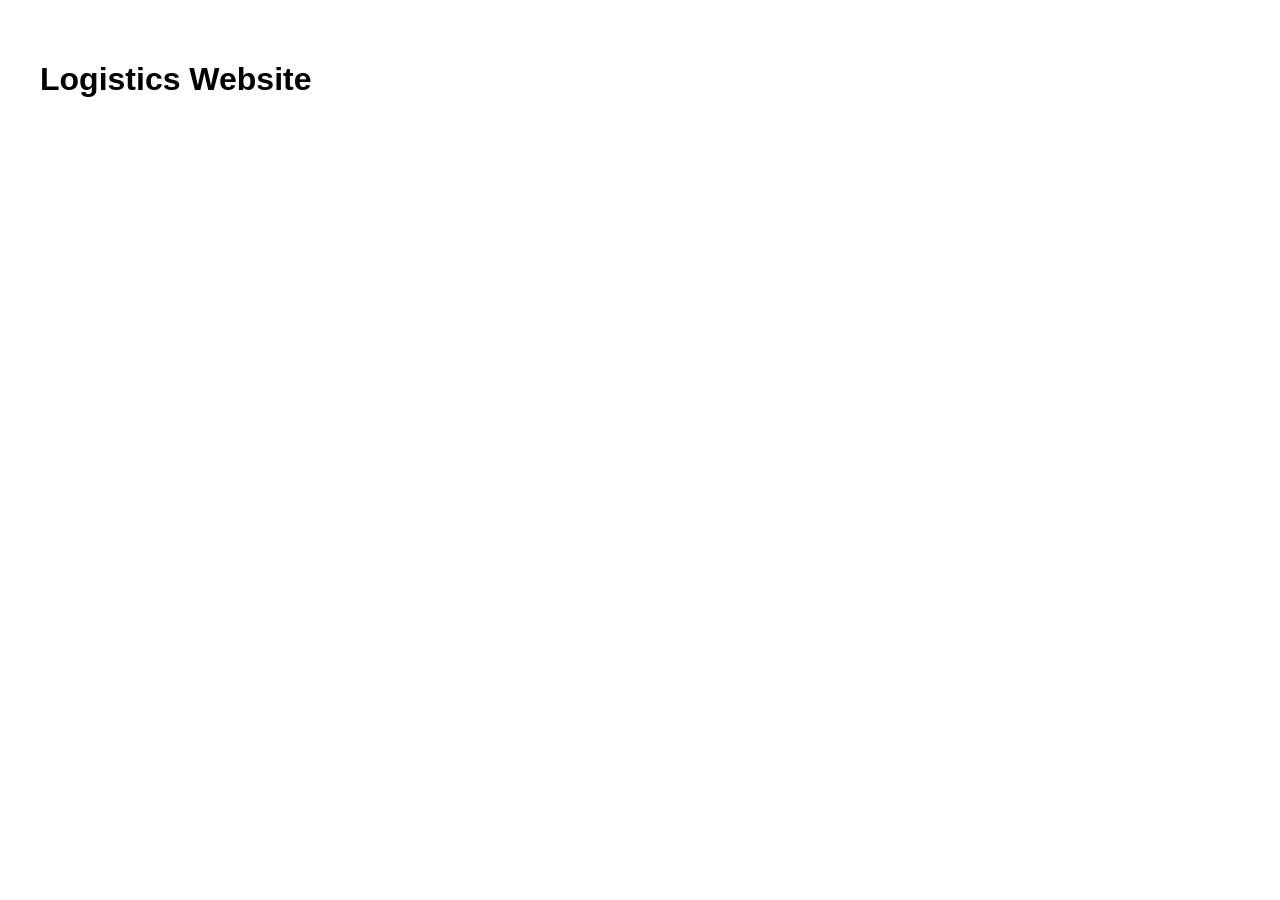
==== index.html @ 92797408 "Add files via upload" ====
<!DOCTYPE html>
<html lang="en">
<head>
<meta charset="UTF-8">
<meta name="viewport" content="width=device-width, initial-scale=1.0">
<title>Logistics Website</title>
<link rel="stylesheet" href="style.css">
<link rel="stylesheet" href="https://cdnjs.cloudflare.com/ajax/libs/font-awesome/6.5.1/css/all.min.css">
</head>
<body>
<h1>Logistics Website</h1>
<script src="script.js"></script>
</body>
</html>
---- style.css ----
body{font-family:Arial,sans-serif;margin:0;padding:40px}
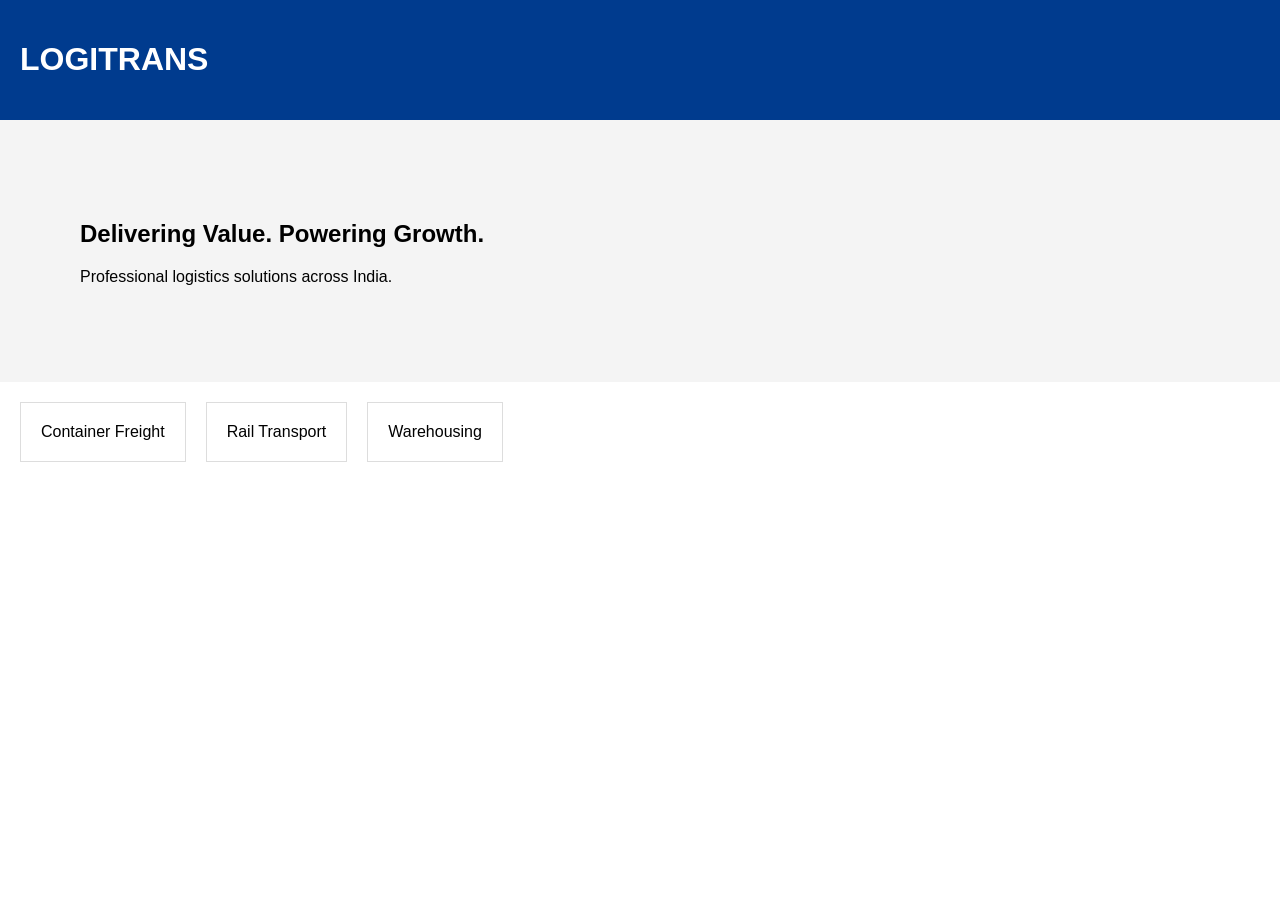
==== commit cc318ede: "Add files via upload" ====
--- a/index.html
+++ b/index.html
@@ -1,14 +1,22 @@
 <!DOCTYPE html>
-<html lang="en">
+<html>
 <head>
-<meta charset="UTF-8">
-<meta name="viewport" content="width=device-width, initial-scale=1.0">
+<meta charset='UTF-8'>
+<meta name='viewport' content='width=device-width,initial-scale=1.0'>
 <title>Logistics Website</title>
-<link rel="stylesheet" href="style.css">
-<link rel="stylesheet" href="https://cdnjs.cloudflare.com/ajax/libs/font-awesome/6.5.1/css/all.min.css">
+<link rel='stylesheet' href='style.css'>
 </head>
 <body>
-<h1>Logistics Website</h1>
-<script src="script.js"></script>
+<header><h1>LOGITRANS</h1></header>
+<section class='hero'>
+<h2>Delivering Value. Powering Growth.</h2>
+<p>Professional logistics solutions across India.</p>
+</section>
+<section class='services'>
+<div class='card'>Container Freight</div>
+<div class='card'>Rail Transport</div>
+<div class='card'>Warehousing</div>
+</section>
+<script src='script.js'></script>
 </body>
 </html>
--- a/style.css
+++ b/style.css
@@ -1 +1,3 @@
-body{font-family:Arial,sans-serif;margin:0;padding:40px}+body{font-family:Arial;margin:0}header{background:#003b8e;color:white;padding:20px}
+.hero{padding:80px;background:#f4f4f4}.services{display:flex;gap:20px;padding:20px}
+.card{padding:20px;border:1px solid #ddd}
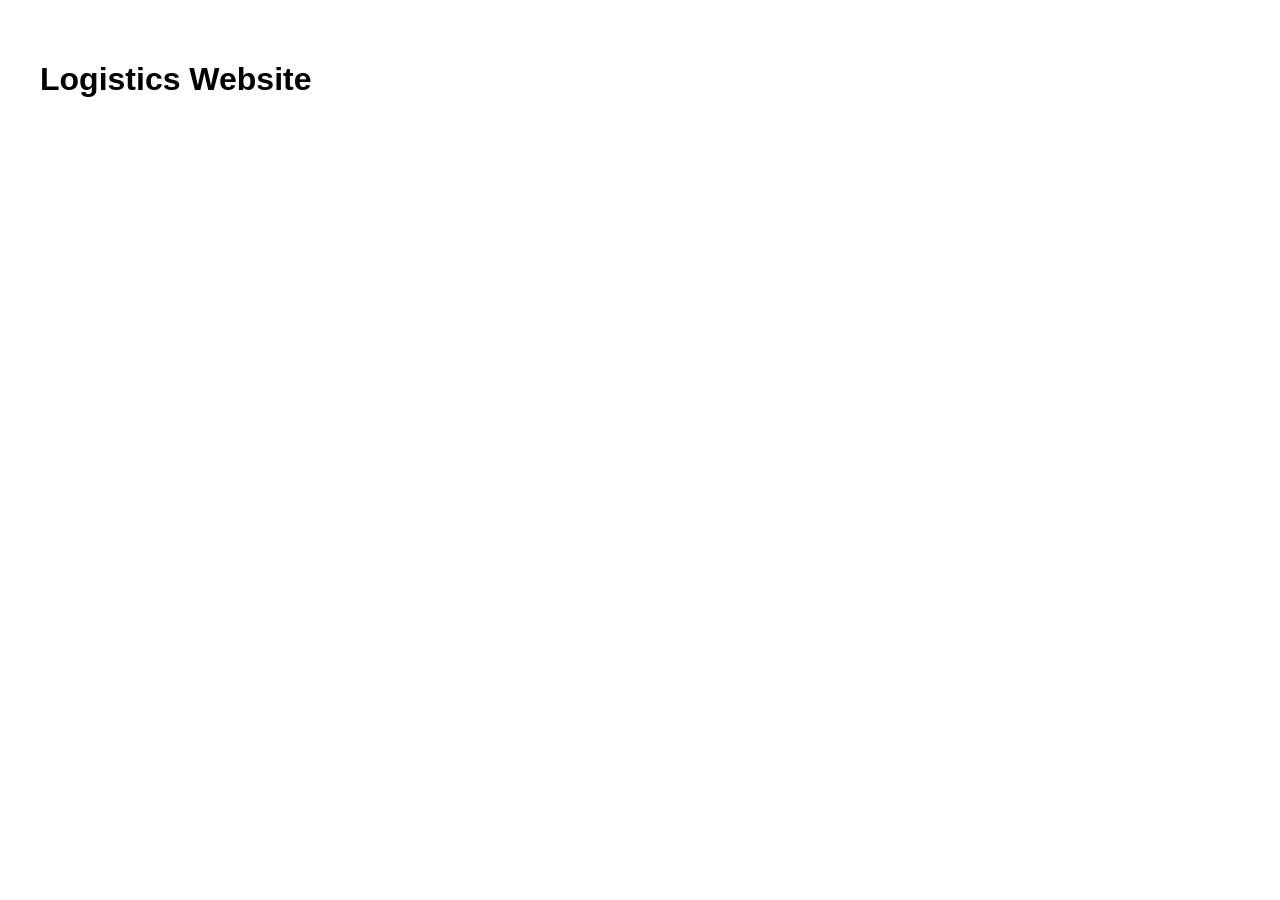
==== commit 62b3aaae: "Add files via upload" ====
--- a/index.html
+++ b/index.html
@@ -1,22 +1,14 @@
 <!DOCTYPE html>
-<html>
+<html lang="en">
 <head>
-<meta charset='UTF-8'>
-<meta name='viewport' content='width=device-width,initial-scale=1.0'>
+<meta charset="UTF-8">
+<meta name="viewport" content="width=device-width, initial-scale=1.0">
 <title>Logistics Website</title>
-<link rel='stylesheet' href='style.css'>
+<link rel="stylesheet" href="style.css">
+<link rel="stylesheet" href="https://cdnjs.cloudflare.com/ajax/libs/font-awesome/6.5.1/css/all.min.css">
 </head>
 <body>
-<header><h1>LOGITRANS</h1></header>
-<section class='hero'>
-<h2>Delivering Value. Powering Growth.</h2>
-<p>Professional logistics solutions across India.</p>
-</section>
-<section class='services'>
-<div class='card'>Container Freight</div>
-<div class='card'>Rail Transport</div>
-<div class='card'>Warehousing</div>
-</section>
-<script src='script.js'></script>
+<h1>Logistics Website</h1>
+<script src="script.js"></script>
 </body>
 </html>
--- a/style.css
+++ b/style.css
@@ -1,3 +1 @@
-body{font-family:Arial;margin:0}header{background:#003b8e;color:white;padding:20px}
-.hero{padding:80px;background:#f4f4f4}.services{display:flex;gap:20px;padding:20px}
-.card{padding:20px;border:1px solid #ddd}+body{font-family:Arial,sans-serif;margin:0;padding:40px}
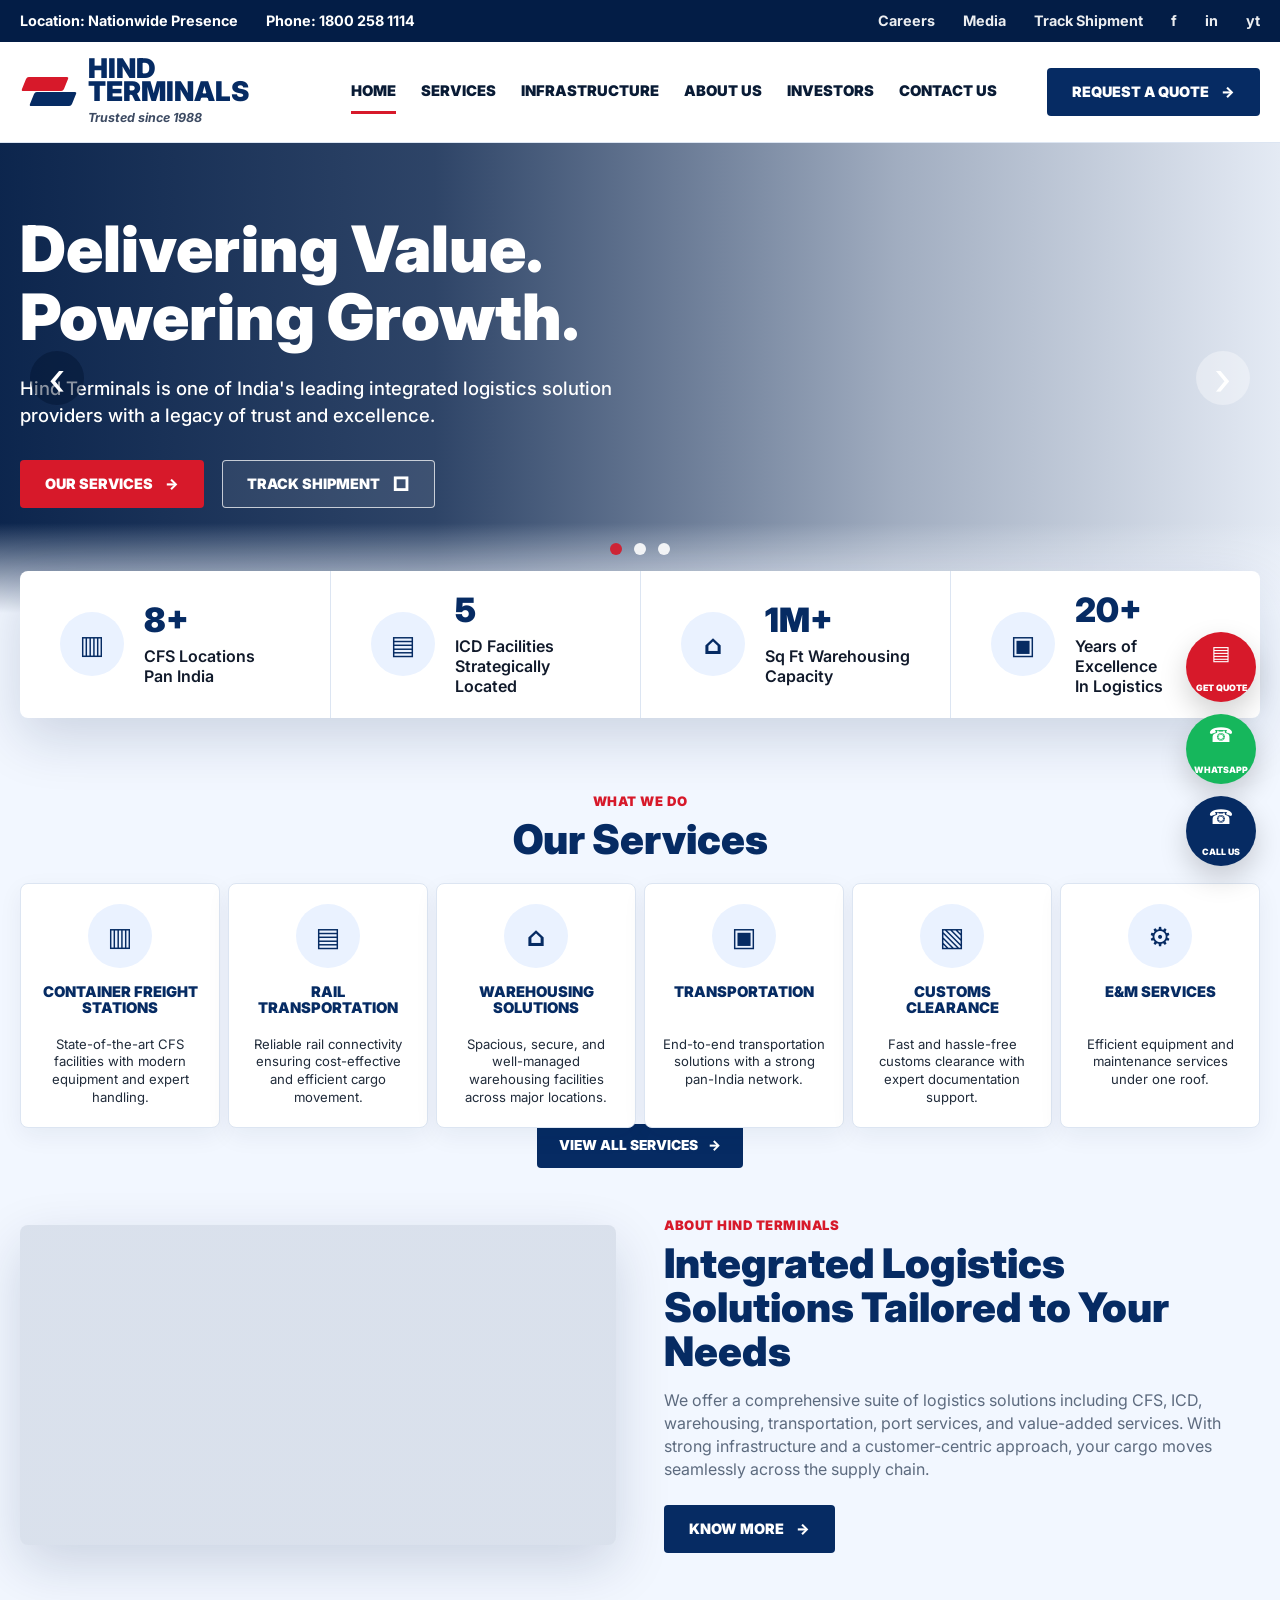
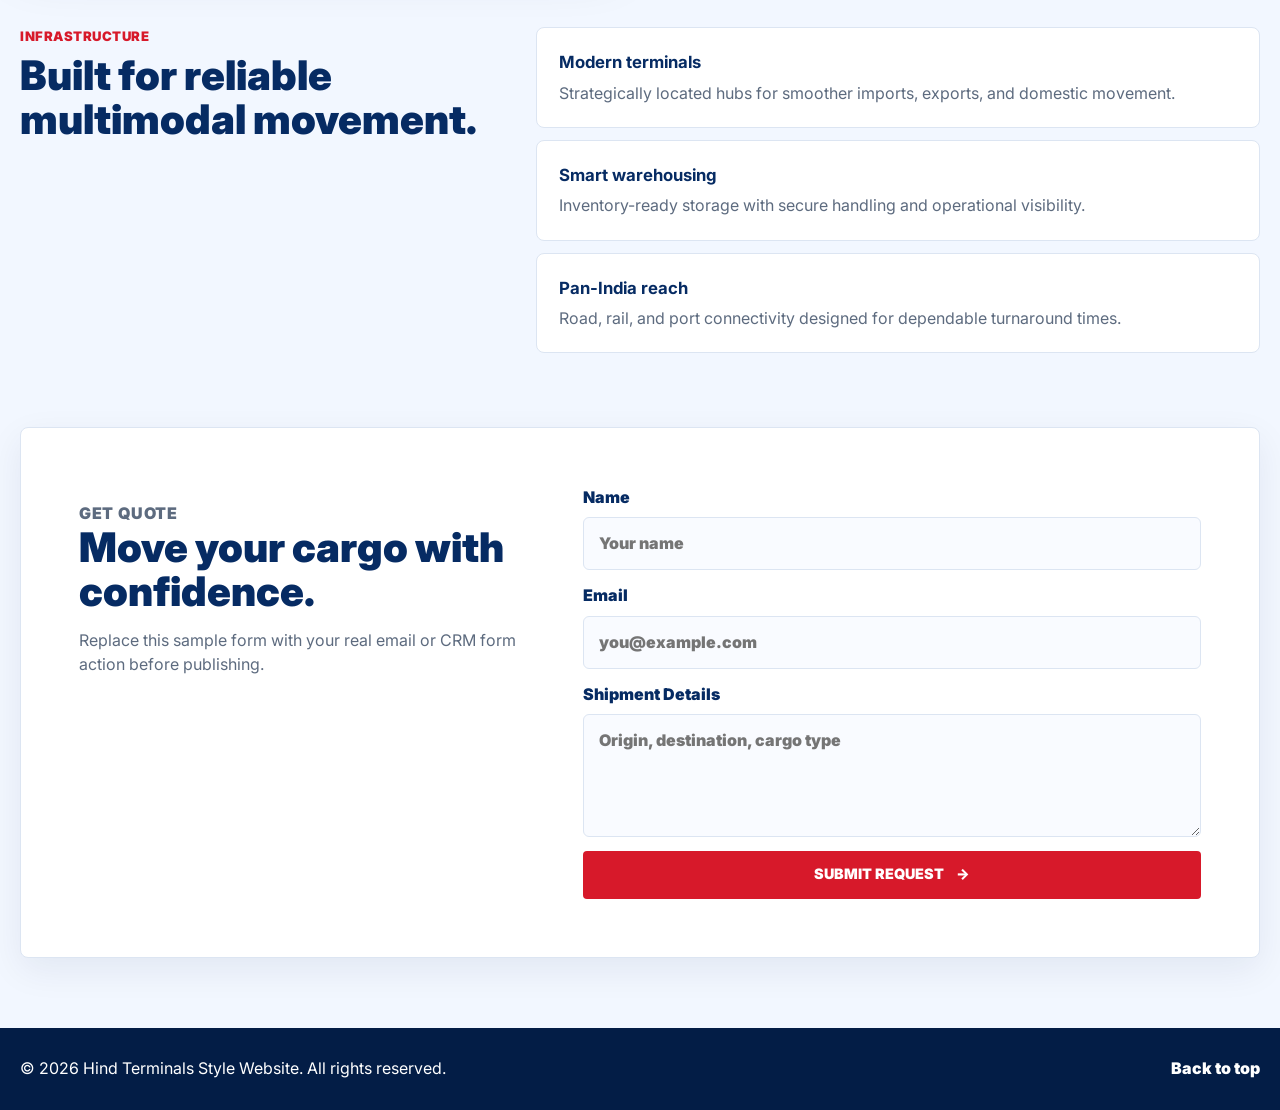
==== commit a7eff1f4: "Add files via upload" ====
--- a/index.html
+++ b/index.html
@@ -1,14 +1,243 @@
-<!DOCTYPE html>
+<!doctype html>
 <html lang="en">
-<head>
-<meta charset="UTF-8">
-<meta name="viewport" content="width=device-width, initial-scale=1.0">
-<title>Logistics Website</title>
-<link rel="stylesheet" href="style.css">
-<link rel="stylesheet" href="https://cdnjs.cloudflare.com/ajax/libs/font-awesome/6.5.1/css/all.min.css">
-</head>
-<body>
-<h1>Logistics Website</h1>
-<script src="script.js"></script>
-</body>
-</html>+  <head>
+    <meta charset="utf-8" />
+    <meta name="viewport" content="width=device-width, initial-scale=1" />
+    <meta
+      name="description"
+      content="A responsive logistics company website inspired by modern cargo, rail, warehouse, and transportation brands."
+    />
+    <title>Hind Terminals Style Logistics Website</title>
+    <link rel="preconnect" href="https://fonts.googleapis.com" />
+    <link rel="preconnect" href="https://fonts.gstatic.com" crossorigin />
+    <link
+      href="https://fonts.googleapis.com/css2?family=Inter:wght@400;500;600;700;800;900&display=swap"
+      rel="stylesheet"
+    />
+    <link rel="stylesheet" href="styles.css" />
+  </head>
+  <body>
+    <div class="top-bar">
+      <div class="container top-bar-inner">
+        <div class="top-info">
+          <span>Location: Nationwide Presence</span>
+          <span>Phone: 1800 258 1114</span>
+        </div>
+        <div class="top-links">
+          <a href="#careers">Careers</a>
+          <a href="#media">Media</a>
+          <a href="#track">Track Shipment</a>
+          <a href="#" aria-label="Facebook">f</a>
+          <a href="#" aria-label="LinkedIn">in</a>
+          <a href="#" aria-label="YouTube">yt</a>
+        </div>
+      </div>
+    </div>
+
+    <header class="site-header">
+      <div class="container nav-shell">
+        <a class="brand" href="#home" aria-label="Hind Terminals style home">
+          <span class="brand-symbol">
+            <i></i>
+            <i></i>
+          </span>
+          <span>
+            <strong>HIND</strong>
+            <strong>TERMINALS</strong>
+            <small>Trusted since 1988</small>
+          </span>
+        </a>
+
+        <button class="nav-toggle" type="button" aria-expanded="false" aria-controls="site-nav">
+          <span class="sr-only">Toggle navigation</span>
+          <span></span>
+          <span></span>
+          <span></span>
+        </button>
+
+        <nav class="site-nav" id="site-nav">
+          <a class="active" href="#home">Home</a>
+          <a href="#services">Services</a>
+          <a href="#infrastructure">Infrastructure</a>
+          <a href="#about">About Us</a>
+          <a href="#investors">Investors</a>
+          <a href="#contact">Contact Us</a>
+        </nav>
+
+        <a class="quote-button" href="#contact">Request a Quote <span>-></span></a>
+      </div>
+    </header>
+
+    <main id="home">
+      <section class="hero">
+        <div class="hero-slider-button left" aria-hidden="true">‹</div>
+        <div class="hero-slider-button right" aria-hidden="true">›</div>
+        <div class="container hero-content">
+          <h1>Delivering Value.<br />Powering Growth.</h1>
+          <p>
+            Hind Terminals is one of India's leading integrated logistics solution providers with
+            a legacy of trust and excellence.
+          </p>
+          <div class="hero-actions">
+            <a class="button red" href="#services">Our Services <span>-></span></a>
+            <a class="button outline" href="#track">Track Shipment <span class="box-icon">□</span></a>
+          </div>
+        </div>
+        <div class="slider-dots" aria-hidden="true">
+          <span class="active"></span>
+          <span></span>
+          <span></span>
+        </div>
+      </section>
+
+      <section class="container stats-panel" aria-label="Company highlights">
+        <article>
+          <span class="icon">▥</span>
+          <div>
+            <strong>8+</strong>
+            <p>CFS Locations<br />Pan India</p>
+          </div>
+        </article>
+        <article>
+          <span class="icon">▤</span>
+          <div>
+            <strong>5</strong>
+            <p>ICD Facilities<br />Strategically Located</p>
+          </div>
+        </article>
+        <article>
+          <span class="icon">⌂</span>
+          <div>
+            <strong>1M+</strong>
+            <p>Sq Ft Warehousing<br />Capacity</p>
+          </div>
+        </article>
+        <article>
+          <span class="icon">▣</span>
+          <div>
+            <strong>20+</strong>
+            <p>Years of Excellence<br />In Logistics</p>
+          </div>
+        </article>
+      </section>
+
+      <section class="section services-section" id="services">
+        <div class="section-heading">
+          <p class="eyebrow">What We Do</p>
+          <h2>Our Services</h2>
+        </div>
+        <div class="container service-grid">
+          <article class="service-card">
+            <span class="service-icon">▥</span>
+            <h3>Container Freight Stations</h3>
+            <p>State-of-the-art CFS facilities with modern equipment and expert handling.</p>
+          </article>
+          <article class="service-card">
+            <span class="service-icon">▤</span>
+            <h3>Rail Transportation</h3>
+            <p>Reliable rail connectivity ensuring cost-effective and efficient cargo movement.</p>
+          </article>
+          <article class="service-card">
+            <span class="service-icon">⌂</span>
+            <h3>Warehousing Solutions</h3>
+            <p>Spacious, secure, and well-managed warehousing facilities across major locations.</p>
+          </article>
+          <article class="service-card">
+            <span class="service-icon">▣</span>
+            <h3>Transportation</h3>
+            <p>End-to-end transportation solutions with a strong pan-India network.</p>
+          </article>
+          <article class="service-card">
+            <span class="service-icon">▧</span>
+            <h3>Customs Clearance</h3>
+            <p>Fast and hassle-free customs clearance with expert documentation support.</p>
+          </article>
+          <article class="service-card">
+            <span class="service-icon">⚙</span>
+            <h3>E&M Services</h3>
+            <p>Efficient equipment and maintenance services under one roof.</p>
+          </article>
+        </div>
+        <a class="view-services" href="#contact">View All Services <span>-></span></a>
+      </section>
+
+      <section class="container about-section" id="about">
+        <div class="about-image" aria-label="Containers being moved at a terminal"></div>
+        <div class="about-copy">
+          <p class="eyebrow">About Hind Terminals</p>
+          <h2>Integrated Logistics Solutions Tailored to Your Needs</h2>
+          <p>
+            We offer a comprehensive suite of logistics solutions including CFS, ICD,
+            warehousing, transportation, port services, and value-added services. With strong
+            infrastructure and a customer-centric approach, your cargo moves seamlessly across the
+            supply chain.
+          </p>
+          <a class="button navy" href="#infrastructure">Know More <span>-></span></a>
+        </div>
+      </section>
+
+      <section class="section infrastructure" id="infrastructure">
+        <div class="container infra-layout">
+          <div>
+            <p class="eyebrow">Infrastructure</p>
+            <h2>Built for reliable multimodal movement.</h2>
+          </div>
+          <div class="infra-list">
+            <article>
+              <strong>Modern terminals</strong>
+              <span>Strategically located hubs for smoother imports, exports, and domestic movement.</span>
+            </article>
+            <article>
+              <strong>Smart warehousing</strong>
+              <span>Inventory-ready storage with secure handling and operational visibility.</span>
+            </article>
+            <article>
+              <strong>Pan-India reach</strong>
+              <span>Road, rail, and port connectivity designed for dependable turnaround times.</span>
+            </article>
+          </div>
+        </div>
+      </section>
+
+      <section class="container contact-section" id="contact">
+        <div>
+          <p class="eyebrow">Get Quote</p>
+          <h2>Move your cargo with confidence.</h2>
+          <p>
+            Replace this sample form with your real email or CRM form action before publishing.
+          </p>
+        </div>
+        <form class="contact-form" action="mailto:hello@example.com" method="post" enctype="text/plain">
+          <label>
+            Name
+            <input name="name" type="text" placeholder="Your name" required />
+          </label>
+          <label>
+            Email
+            <input name="email" type="email" placeholder="you@example.com" required />
+          </label>
+          <label>
+            Shipment Details
+            <textarea name="message" rows="4" placeholder="Origin, destination, cargo type"></textarea>
+          </label>
+          <button class="button red" type="submit">Submit Request <span>-></span></button>
+        </form>
+      </section>
+    </main>
+
+    <div class="quick-actions" aria-label="Quick contact actions">
+      <a class="quick red" href="#contact"><span>▤</span>Get Quote</a>
+      <a class="quick green" href="https://wa.me/18002581114"><span>☎</span>WhatsApp</a>
+      <a class="quick blue" href="tel:18002581114"><span>☎</span>Call Us</a>
+    </div>
+
+    <footer class="site-footer">
+      <div class="container footer-inner">
+        <p>&copy; <span data-year></span> Hind Terminals Style Website. All rights reserved.</p>
+        <a href="#home">Back to top</a>
+      </div>
+    </footer>
+
+    <script src="script.js"></script>
+  </body>
+</html>
--- a/styles.css
+++ b/styles.css
@@ -0,0 +1,852 @@
+:root {
+  --navy: #062b63;
+  --navy-dark: #031d46;
+  --red: #d7192a;
+  --red-dark: #b81221;
+  --ink: #071b3a;
+  --muted: #5d6b7f;
+  --bg: #f2f7ff;
+  --surface: #ffffff;
+  --line: #dce5f2;
+  --pale-blue: #eaf2ff;
+  --shadow: 0 20px 55px rgba(4, 31, 74, 0.16);
+}
+
+* {
+  box-sizing: border-box;
+}
+
+html {
+  scroll-behavior: smooth;
+}
+
+body {
+  margin: 0;
+  background: var(--bg);
+  color: var(--ink);
+  font-family: Inter, system-ui, -apple-system, BlinkMacSystemFont, "Segoe UI", sans-serif;
+  line-height: 1.45;
+}
+
+a {
+  color: inherit;
+  text-decoration: none;
+}
+
+button,
+input,
+textarea {
+  font: inherit;
+}
+
+.sr-only {
+  position: absolute;
+  width: 1px;
+  height: 1px;
+  padding: 0;
+  margin: -1px;
+  overflow: hidden;
+  clip: rect(0, 0, 0, 0);
+  white-space: nowrap;
+  border: 0;
+}
+
+.container {
+  width: min(1320px, calc(100% - 40px));
+  margin-inline: auto;
+}
+
+.top-bar {
+  color: #fff;
+  background: var(--navy-dark);
+  font-size: 0.9rem;
+  font-weight: 700;
+}
+
+.top-bar-inner,
+.top-info,
+.top-links {
+  display: flex;
+  align-items: center;
+}
+
+.top-bar-inner {
+  justify-content: space-between;
+  min-height: 42px;
+  gap: 20px;
+}
+
+.top-info,
+.top-links {
+  gap: 28px;
+}
+
+.top-links a {
+  opacity: 0.92;
+}
+
+.site-header {
+  position: sticky;
+  top: 0;
+  z-index: 40;
+  background: rgba(255, 255, 255, 0.96);
+  border-bottom: 1px solid var(--line);
+  backdrop-filter: blur(14px);
+}
+
+.nav-shell {
+  display: flex;
+  align-items: center;
+  gap: 32px;
+  min-height: 100px;
+}
+
+.brand {
+  display: flex;
+  align-items: center;
+  gap: 12px;
+  min-width: 280px;
+  color: var(--navy);
+}
+
+.brand-symbol {
+  position: relative;
+  width: 56px;
+  height: 48px;
+}
+
+.brand-symbol i {
+  position: absolute;
+  display: block;
+  width: 42px;
+  height: 14px;
+  border-radius: 2px;
+  transform: skew(-22deg);
+}
+
+.brand-symbol i:first-child {
+  left: 4px;
+  top: 9px;
+  background: var(--red);
+}
+
+.brand-symbol i:last-child {
+  right: 2px;
+  bottom: 10px;
+  background: var(--navy);
+}
+
+.brand strong {
+  display: block;
+  font-size: 1.7rem;
+  font-weight: 900;
+  line-height: 0.86;
+  letter-spacing: 0;
+}
+
+.brand small {
+  display: block;
+  margin-top: 6px;
+  color: #3c4a62;
+  font-size: 0.78rem;
+  font-style: italic;
+  font-weight: 700;
+}
+
+.site-nav {
+  display: flex;
+  align-items: center;
+  justify-content: center;
+  flex: 1;
+  gap: 25px;
+}
+
+.site-nav a {
+  position: relative;
+  display: inline-flex;
+  align-items: center;
+  min-height: 100px;
+  color: #091b35;
+  font-size: 0.92rem;
+  font-weight: 900;
+  text-transform: uppercase;
+}
+
+.site-nav a.active::after,
+.site-nav a:hover::after {
+  position: absolute;
+  right: 0;
+  bottom: 28px;
+  left: 0;
+  height: 3px;
+  background: var(--red);
+  content: "";
+}
+
+.quote-button,
+.button {
+  display: inline-flex;
+  align-items: center;
+  justify-content: center;
+  gap: 12px;
+  min-height: 48px;
+  padding: 0 24px;
+  border: 1px solid transparent;
+  border-radius: 4px;
+  font-size: 0.9rem;
+  font-weight: 900;
+  text-transform: uppercase;
+  transition: transform 160ms ease, background 160ms ease, border 160ms ease;
+}
+
+.quote-button {
+  color: #fff;
+  background: var(--navy);
+  white-space: nowrap;
+}
+
+.quote-button:hover,
+.button:hover {
+  transform: translateY(-1px);
+}
+
+.nav-toggle {
+  display: none;
+  width: 44px;
+  height: 44px;
+  padding: 9px;
+  background: #fff;
+  border: 1px solid var(--line);
+  border-radius: 6px;
+}
+
+.nav-toggle span:not(.sr-only) {
+  display: block;
+  height: 2px;
+  margin: 5px 0;
+  background: var(--navy);
+  border-radius: 999px;
+}
+
+.hero {
+  position: relative;
+  min-height: 470px;
+  overflow: hidden;
+  color: #fff;
+  isolation: isolate;
+}
+
+.hero::before {
+  position: absolute;
+  inset: 0;
+  z-index: -2;
+  background:
+    linear-gradient(90deg, rgba(3, 29, 70, 0.96) 0%, rgba(3, 29, 70, 0.82) 34%, rgba(3, 29, 70, 0.34) 70%, rgba(3, 29, 70, 0.06) 100%),
+    url("https://images.unsplash.com/photo-1494412685616-a5d310fbb07d?auto=format&fit=crop&w=1900&q=85");
+  background-position: center;
+  background-size: cover;
+  content: "";
+}
+
+.hero::after {
+  position: absolute;
+  inset: auto 0 0;
+  z-index: -1;
+  height: 90px;
+  background: linear-gradient(180deg, rgba(242, 247, 255, 0), var(--bg));
+  content: "";
+}
+
+.hero-content {
+  min-height: 470px;
+  padding-top: 72px;
+}
+
+.hero h1 {
+  max-width: 660px;
+  margin: 0;
+  font-size: clamp(2.8rem, 5vw, 4.4rem);
+  font-weight: 900;
+  line-height: 1.06;
+  letter-spacing: 0;
+}
+
+.hero p {
+  max-width: 610px;
+  margin: 24px 0 0;
+  font-size: 1.16rem;
+  font-weight: 500;
+}
+
+.hero-actions {
+  display: flex;
+  flex-wrap: wrap;
+  gap: 18px;
+  margin-top: 32px;
+}
+
+.button.red {
+  color: #fff;
+  background: var(--red);
+}
+
+.button.red:hover {
+  background: var(--red-dark);
+}
+
+.button.outline {
+  color: #fff;
+  border-color: rgba(255, 255, 255, 0.72);
+  background: rgba(255, 255, 255, 0.08);
+}
+
+.button.navy {
+  color: #fff;
+  background: var(--navy);
+}
+
+.box-icon {
+  font-size: 1.25rem;
+  line-height: 1;
+}
+
+.hero-slider-button {
+  position: absolute;
+  top: 50%;
+  z-index: 2;
+  display: grid;
+  place-items: center;
+  width: 54px;
+  height: 54px;
+  color: #fff;
+  background: rgba(0, 18, 48, 0.45);
+  border-radius: 999px;
+  font-size: 3rem;
+  line-height: 1;
+  transform: translateY(-50%);
+}
+
+.hero-slider-button.left {
+  left: 30px;
+}
+
+.hero-slider-button.right {
+  right: 30px;
+  background: rgba(255, 255, 255, 0.35);
+}
+
+.slider-dots {
+  position: absolute;
+  bottom: 58px;
+  left: 50%;
+  display: flex;
+  gap: 12px;
+  transform: translateX(-50%);
+}
+
+.slider-dots span {
+  width: 12px;
+  height: 12px;
+  background: #fff;
+  border-radius: 999px;
+  opacity: 0.9;
+}
+
+.slider-dots .active {
+  background: var(--red);
+}
+
+.stats-panel {
+  position: relative;
+  z-index: 4;
+  display: grid;
+  grid-template-columns: repeat(4, 1fr);
+  margin-top: -42px;
+  overflow: hidden;
+  background: #fff;
+  border-radius: 8px;
+  box-shadow: var(--shadow);
+}
+
+.stats-panel article {
+  display: flex;
+  align-items: center;
+  gap: 20px;
+  min-height: 114px;
+  padding: 22px 40px;
+}
+
+.stats-panel article + article {
+  border-left: 1px solid var(--line);
+}
+
+.icon,
+.service-icon {
+  display: grid;
+  place-items: center;
+  flex: 0 0 auto;
+  width: 64px;
+  height: 64px;
+  color: var(--navy);
+  background: var(--pale-blue);
+  border-radius: 999px;
+  font-size: 1.65rem;
+  font-weight: 900;
+}
+
+.stats-panel strong {
+  display: block;
+  color: var(--navy);
+  font-size: 2.1rem;
+  font-weight: 900;
+  line-height: 1;
+}
+
+.stats-panel p {
+  margin: 9px 0 0;
+  color: #111a2b;
+  font-weight: 600;
+  line-height: 1.25;
+}
+
+.section {
+  padding: 74px 0 0;
+}
+
+.section-heading {
+  text-align: center;
+}
+
+.eyebrow {
+  margin: 0 0 6px;
+  color: var(--red);
+  font-size: 0.82rem;
+  font-weight: 900;
+  letter-spacing: 0.04em;
+  text-transform: uppercase;
+}
+
+.section h2,
+.about-section h2,
+.infra-layout h2,
+.contact-section h2 {
+  margin: 0;
+  color: var(--navy);
+  font-size: clamp(2rem, 4vw, 2.55rem);
+  font-weight: 900;
+  line-height: 1.08;
+}
+
+.service-grid {
+  display: grid;
+  grid-template-columns: repeat(6, 1fr);
+  gap: 8px;
+  margin-top: 22px;
+}
+
+.service-card {
+  min-height: 188px;
+  padding: 20px 18px;
+  text-align: center;
+  background: #fff;
+  border: 1px solid var(--line);
+  border-radius: 8px;
+  box-shadow: 0 8px 24px rgba(4, 31, 74, 0.06);
+}
+
+.service-card .service-icon {
+  margin: 0 auto 16px;
+}
+
+.service-card h3 {
+  min-height: 42px;
+  margin: 0 0 10px;
+  color: var(--navy);
+  font-size: 0.92rem;
+  font-weight: 900;
+  line-height: 1.1;
+  text-transform: uppercase;
+}
+
+.service-card p {
+  margin: 0;
+  color: #202b3a;
+  font-size: 0.82rem;
+  line-height: 1.35;
+}
+
+.view-services {
+  display: flex;
+  width: max-content;
+  min-height: 44px;
+  align-items: center;
+  gap: 10px;
+  margin: -4px auto 0;
+  padding: 0 22px;
+  color: #fff;
+  background: var(--navy);
+  border-radius: 4px;
+  font-size: 0.86rem;
+  font-weight: 900;
+  text-transform: uppercase;
+}
+
+.about-section {
+  display: grid;
+  grid-template-columns: 1fr 1fr;
+  gap: 48px;
+  align-items: center;
+  padding-top: 48px;
+}
+
+.about-image {
+  min-height: 320px;
+  background:
+    linear-gradient(0deg, rgba(3, 29, 70, 0.1), rgba(3, 29, 70, 0.1)),
+    url("https://images.unsplash.com/photo-1586528116311-ad8dd3c8310d?auto=format&fit=crop&w=1200&q=85");
+  background-position: center;
+  background-size: cover;
+  border-radius: 8px;
+  box-shadow: var(--shadow);
+}
+
+.about-copy p:not(.eyebrow),
+.contact-section p {
+  color: var(--muted);
+  font-size: 1rem;
+}
+
+.about-copy p:not(.eyebrow) {
+  margin: 16px 0 24px;
+}
+
+.infrastructure {
+  padding-bottom: 74px;
+}
+
+.infra-layout {
+  display: grid;
+  grid-template-columns: 0.8fr 1.2fr;
+  gap: 34px;
+}
+
+.infra-list {
+  display: grid;
+  gap: 12px;
+}
+
+.infra-list article {
+  display: grid;
+  gap: 7px;
+  padding: 22px;
+  background: #fff;
+  border: 1px solid var(--line);
+  border-radius: 8px;
+}
+
+.infra-list strong {
+  color: var(--navy);
+  font-size: 1.05rem;
+}
+
+.infra-list span {
+  color: var(--muted);
+}
+
+.contact-section {
+  display: grid;
+  grid-template-columns: 0.85fr 1.15fr;
+  gap: 48px;
+  align-items: start;
+  padding: 58px;
+  background: #fff;
+  border: 1px solid var(--line);
+  border-radius: 8px;
+  box-shadow: 0 12px 36px rgba(4, 31, 74, 0.07);
+}
+
+.contact-section p {
+  margin: 16px 0 0;
+}
+
+.contact-form {
+  display: grid;
+  gap: 14px;
+}
+
+.contact-form label {
+  display: grid;
+  gap: 8px;
+  color: var(--navy);
+  font-weight: 900;
+}
+
+.contact-form input,
+.contact-form textarea {
+  width: 100%;
+  padding: 14px 15px;
+  color: var(--ink);
+  background: #f9fbff;
+  border: 1px solid var(--line);
+  border-radius: 6px;
+}
+
+.contact-form input:focus,
+.contact-form textarea:focus {
+  border-color: var(--navy);
+  outline: 3px solid var(--pale-blue);
+}
+
+.contact-form textarea {
+  resize: vertical;
+}
+
+.quick-actions {
+  position: fixed;
+  right: 24px;
+  bottom: 34px;
+  z-index: 50;
+  display: grid;
+  gap: 12px;
+}
+
+.quick {
+  display: grid;
+  place-items: center;
+  width: 70px;
+  height: 70px;
+  color: #fff;
+  border-radius: 999px;
+  box-shadow: 0 12px 28px rgba(0, 0, 0, 0.18);
+  font-size: 0.55rem;
+  font-weight: 900;
+  line-height: 1.1;
+  text-align: center;
+  text-transform: uppercase;
+}
+
+.quick span {
+  display: block;
+  font-size: 1.25rem;
+}
+
+.quick.red {
+  background: var(--red);
+}
+
+.quick.green {
+  background: #16b75c;
+}
+
+.quick.blue {
+  background: var(--navy);
+}
+
+.site-footer {
+  margin-top: 70px;
+  color: #fff;
+  background: var(--navy-dark);
+}
+
+.footer-inner {
+  display: flex;
+  align-items: center;
+  justify-content: space-between;
+  gap: 20px;
+  min-height: 82px;
+}
+
+.footer-inner p {
+  margin: 0;
+}
+
+.footer-inner a {
+  font-weight: 900;
+}
+
+@media (max-width: 1180px) {
+  .nav-shell {
+    gap: 18px;
+  }
+
+  .brand {
+    min-width: 230px;
+  }
+
+  .site-nav {
+    gap: 16px;
+  }
+
+  .service-grid {
+    grid-template-columns: repeat(3, 1fr);
+  }
+}
+
+@media (max-width: 920px) {
+  .top-bar-inner,
+  .top-info,
+  .top-links {
+    flex-wrap: wrap;
+    justify-content: center;
+    gap: 12px 20px;
+  }
+
+  .top-bar-inner {
+    padding: 10px 0;
+  }
+
+  .nav-shell {
+    flex-wrap: wrap;
+    min-height: 82px;
+    padding: 12px 0;
+  }
+
+  .brand {
+    flex: 1;
+  }
+
+  .nav-toggle {
+    display: inline-block;
+  }
+
+  .site-nav {
+    display: none;
+    order: 5;
+    width: 100%;
+    flex-direction: column;
+    align-items: stretch;
+    gap: 0;
+    padding-top: 8px;
+  }
+
+  .site-nav.is-open {
+    display: flex;
+  }
+
+  .site-nav a {
+    min-height: auto;
+    padding: 14px 0;
+    border-top: 1px solid var(--line);
+  }
+
+  .site-nav a.active::after,
+  .site-nav a:hover::after {
+    display: none;
+  }
+
+  .quote-button {
+    order: 4;
+    width: 100%;
+  }
+
+  .hero-slider-button {
+    display: none;
+  }
+
+  .stats-panel {
+    grid-template-columns: repeat(2, 1fr);
+  }
+
+  .stats-panel article:nth-child(3) {
+    border-left: 0;
+    border-top: 1px solid var(--line);
+  }
+
+  .stats-panel article:nth-child(4) {
+    border-top: 1px solid var(--line);
+  }
+
+  .about-section,
+  .infra-layout,
+  .contact-section {
+    grid-template-columns: 1fr;
+  }
+
+  .contact-section {
+    padding: 30px;
+  }
+}
+
+@media (max-width: 640px) {
+  .container {
+    width: min(100% - 28px, 1320px);
+  }
+
+  .top-links {
+    display: none;
+  }
+
+  .brand strong {
+    font-size: 1.35rem;
+  }
+
+  .hero {
+    min-height: 540px;
+  }
+
+  .hero-content {
+    min-height: 540px;
+    padding-top: 86px;
+  }
+
+  .hero h1 {
+    font-size: 2.7rem;
+  }
+
+  .hero p {
+    font-size: 1rem;
+  }
+
+  .hero-actions {
+    align-items: stretch;
+    flex-direction: column;
+  }
+
+  .stats-panel {
+    grid-template-columns: 1fr;
+  }
+
+  .stats-panel article,
+  .stats-panel article:nth-child(n) {
+    border-top: 1px solid var(--line);
+    border-left: 0;
+  }
+
+  .stats-panel article:first-child {
+    border-top: 0;
+  }
+
+  .stats-panel article {
+    padding: 20px 24px;
+  }
+
+  .service-grid {
+    grid-template-columns: 1fr;
+  }
+
+  .view-services {
+    margin-top: 16px;
+  }
+
+  .about-image {
+    min-height: 240px;
+  }
+
+  .quick-actions {
+    right: 14px;
+    bottom: 14px;
+  }
+
+  .quick {
+    width: 58px;
+    height: 58px;
+    font-size: 0.48rem;
+  }
+
+  .footer-inner {
+    align-items: flex-start;
+    flex-direction: column;
+    justify-content: center;
+    padding: 22px 0;
+  }
+}
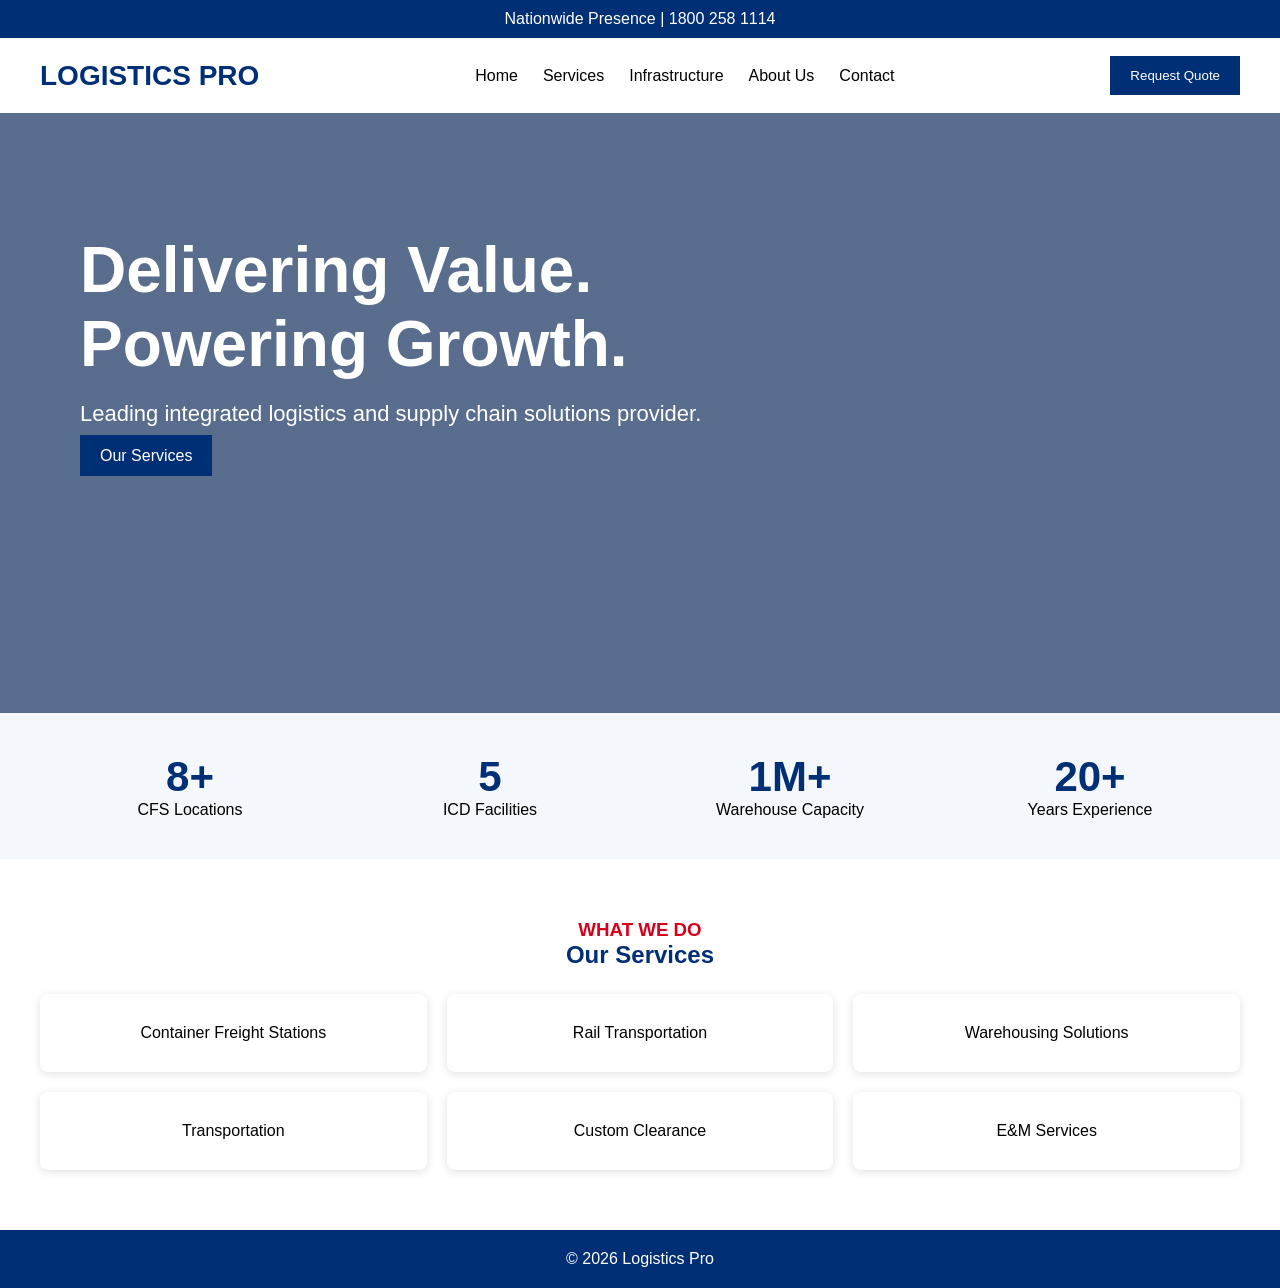
==== commit 78961b45: "Add files via upload" ====
--- a/index.html
+++ b/index.html
@@ -1,243 +1,52 @@
-<!doctype html>
+<!DOCTYPE html>
 <html lang="en">
-  <head>
-    <meta charset="utf-8" />
-    <meta name="viewport" content="width=device-width, initial-scale=1" />
-    <meta
-      name="description"
-      content="A responsive logistics company website inspired by modern cargo, rail, warehouse, and transportation brands."
-    />
-    <title>Hind Terminals Style Logistics Website</title>
-    <link rel="preconnect" href="https://fonts.googleapis.com" />
-    <link rel="preconnect" href="https://fonts.gstatic.com" crossorigin />
-    <link
-      href="https://fonts.googleapis.com/css2?family=Inter:wght@400;500;600;700;800;900&display=swap"
-      rel="stylesheet"
-    />
-    <link rel="stylesheet" href="styles.css" />
-  </head>
-  <body>
-    <div class="top-bar">
-      <div class="container top-bar-inner">
-        <div class="top-info">
-          <span>Location: Nationwide Presence</span>
-          <span>Phone: 1800 258 1114</span>
-        </div>
-        <div class="top-links">
-          <a href="#careers">Careers</a>
-          <a href="#media">Media</a>
-          <a href="#track">Track Shipment</a>
-          <a href="#" aria-label="Facebook">f</a>
-          <a href="#" aria-label="LinkedIn">in</a>
-          <a href="#" aria-label="YouTube">yt</a>
-        </div>
-      </div>
-    </div>
+<head>
+<meta charset="UTF-8">
+<meta name="viewport" content="width=device-width, initial-scale=1.0">
+<title>Logistics Pro</title>
+<link rel="stylesheet" href="style.css">
+</head>
+<body>
+<header>
+<div class="topbar">Nationwide Presence | 1800 258 1114</div>
+<nav>
+<div class="logo">LOGISTICS PRO</div>
+<ul>
+<li>Home</li><li>Services</li><li>Infrastructure</li><li>About Us</li><li>Contact</li>
+</ul>
+<button>Request Quote</button>
+</nav>
+</header>
 
-    <header class="site-header">
-      <div class="container nav-shell">
-        <a class="brand" href="#home" aria-label="Hind Terminals style home">
-          <span class="brand-symbol">
-            <i></i>
-            <i></i>
-          </span>
-          <span>
-            <strong>HIND</strong>
-            <strong>TERMINALS</strong>
-            <small>Trusted since 1988</small>
-          </span>
-        </a>
+<section class="hero">
+<div class="overlay">
+<h1>Delivering Value.<br>Powering Growth.</h1>
+<p>Leading integrated logistics and supply chain solutions provider.</p>
+<a href="#" class="btn">Our Services</a>
+</div>
+</section>
 
-        <button class="nav-toggle" type="button" aria-expanded="false" aria-controls="site-nav">
-          <span class="sr-only">Toggle navigation</span>
-          <span></span>
-          <span></span>
-          <span></span>
-        </button>
+<section class="stats">
+<div><h2>8+</h2><p>CFS Locations</p></div>
+<div><h2>5</h2><p>ICD Facilities</p></div>
+<div><h2>1M+</h2><p>Warehouse Capacity</p></div>
+<div><h2>20+</h2><p>Years Experience</p></div>
+</section>
 
-        <nav class="site-nav" id="site-nav">
-          <a class="active" href="#home">Home</a>
-          <a href="#services">Services</a>
-          <a href="#infrastructure">Infrastructure</a>
-          <a href="#about">About Us</a>
-          <a href="#investors">Investors</a>
-          <a href="#contact">Contact Us</a>
-        </nav>
+<section class="services">
+<h3>WHAT WE DO</h3>
+<h2>Our Services</h2>
+<div class="grid">
+<div class="card">Container Freight Stations</div>
+<div class="card">Rail Transportation</div>
+<div class="card">Warehousing Solutions</div>
+<div class="card">Transportation</div>
+<div class="card">Custom Clearance</div>
+<div class="card">E&M Services</div>
+</div>
+</section>
 
-        <a class="quote-button" href="#contact">Request a Quote <span>-></span></a>
-      </div>
-    </header>
-
-    <main id="home">
-      <section class="hero">
-        <div class="hero-slider-button left" aria-hidden="true">‹</div>
-        <div class="hero-slider-button right" aria-hidden="true">›</div>
-        <div class="container hero-content">
-          <h1>Delivering Value.<br />Powering Growth.</h1>
-          <p>
-            Hind Terminals is one of India's leading integrated logistics solution providers with
-            a legacy of trust and excellence.
-          </p>
-          <div class="hero-actions">
-            <a class="button red" href="#services">Our Services <span>-></span></a>
-            <a class="button outline" href="#track">Track Shipment <span class="box-icon">□</span></a>
-          </div>
-        </div>
-        <div class="slider-dots" aria-hidden="true">
-          <span class="active"></span>
-          <span></span>
-          <span></span>
-        </div>
-      </section>
-
-      <section class="container stats-panel" aria-label="Company highlights">
-        <article>
-          <span class="icon">▥</span>
-          <div>
-            <strong>8+</strong>
-            <p>CFS Locations<br />Pan India</p>
-          </div>
-        </article>
-        <article>
-          <span class="icon">▤</span>
-          <div>
-            <strong>5</strong>
-            <p>ICD Facilities<br />Strategically Located</p>
-          </div>
-        </article>
-        <article>
-          <span class="icon">⌂</span>
-          <div>
-            <strong>1M+</strong>
-            <p>Sq Ft Warehousing<br />Capacity</p>
-          </div>
-        </article>
-        <article>
-          <span class="icon">▣</span>
-          <div>
-            <strong>20+</strong>
-            <p>Years of Excellence<br />In Logistics</p>
-          </div>
-        </article>
-      </section>
-
-      <section class="section services-section" id="services">
-        <div class="section-heading">
-          <p class="eyebrow">What We Do</p>
-          <h2>Our Services</h2>
-        </div>
-        <div class="container service-grid">
-          <article class="service-card">
-            <span class="service-icon">▥</span>
-            <h3>Container Freight Stations</h3>
-            <p>State-of-the-art CFS facilities with modern equipment and expert handling.</p>
-          </article>
-          <article class="service-card">
-            <span class="service-icon">▤</span>
-            <h3>Rail Transportation</h3>
-            <p>Reliable rail connectivity ensuring cost-effective and efficient cargo movement.</p>
-          </article>
-          <article class="service-card">
-            <span class="service-icon">⌂</span>
-            <h3>Warehousing Solutions</h3>
-            <p>Spacious, secure, and well-managed warehousing facilities across major locations.</p>
-          </article>
-          <article class="service-card">
-            <span class="service-icon">▣</span>
-            <h3>Transportation</h3>
-            <p>End-to-end transportation solutions with a strong pan-India network.</p>
-          </article>
-          <article class="service-card">
-            <span class="service-icon">▧</span>
-            <h3>Customs Clearance</h3>
-            <p>Fast and hassle-free customs clearance with expert documentation support.</p>
-          </article>
-          <article class="service-card">
-            <span class="service-icon">⚙</span>
-            <h3>E&M Services</h3>
-            <p>Efficient equipment and maintenance services under one roof.</p>
-          </article>
-        </div>
-        <a class="view-services" href="#contact">View All Services <span>-></span></a>
-      </section>
-
-      <section class="container about-section" id="about">
-        <div class="about-image" aria-label="Containers being moved at a terminal"></div>
-        <div class="about-copy">
-          <p class="eyebrow">About Hind Terminals</p>
-          <h2>Integrated Logistics Solutions Tailored to Your Needs</h2>
-          <p>
-            We offer a comprehensive suite of logistics solutions including CFS, ICD,
-            warehousing, transportation, port services, and value-added services. With strong
-            infrastructure and a customer-centric approach, your cargo moves seamlessly across the
-            supply chain.
-          </p>
-          <a class="button navy" href="#infrastructure">Know More <span>-></span></a>
-        </div>
-      </section>
-
-      <section class="section infrastructure" id="infrastructure">
-        <div class="container infra-layout">
-          <div>
-            <p class="eyebrow">Infrastructure</p>
-            <h2>Built for reliable multimodal movement.</h2>
-          </div>
-          <div class="infra-list">
-            <article>
-              <strong>Modern terminals</strong>
-              <span>Strategically located hubs for smoother imports, exports, and domestic movement.</span>
-            </article>
-            <article>
-              <strong>Smart warehousing</strong>
-              <span>Inventory-ready storage with secure handling and operational visibility.</span>
-            </article>
-            <article>
-              <strong>Pan-India reach</strong>
-              <span>Road, rail, and port connectivity designed for dependable turnaround times.</span>
-            </article>
-          </div>
-        </div>
-      </section>
-
-      <section class="container contact-section" id="contact">
-        <div>
-          <p class="eyebrow">Get Quote</p>
-          <h2>Move your cargo with confidence.</h2>
-          <p>
-            Replace this sample form with your real email or CRM form action before publishing.
-          </p>
-        </div>
-        <form class="contact-form" action="mailto:hello@example.com" method="post" enctype="text/plain">
-          <label>
-            Name
-            <input name="name" type="text" placeholder="Your name" required />
-          </label>
-          <label>
-            Email
-            <input name="email" type="email" placeholder="you@example.com" required />
-          </label>
-          <label>
-            Shipment Details
-            <textarea name="message" rows="4" placeholder="Origin, destination, cargo type"></textarea>
-          </label>
-          <button class="button red" type="submit">Submit Request <span>-></span></button>
-        </form>
-      </section>
-    </main>
-
-    <div class="quick-actions" aria-label="Quick contact actions">
-      <a class="quick red" href="#contact"><span>▤</span>Get Quote</a>
-      <a class="quick green" href="https://wa.me/18002581114"><span>☎</span>WhatsApp</a>
-      <a class="quick blue" href="tel:18002581114"><span>☎</span>Call Us</a>
-    </div>
-
-    <footer class="site-footer">
-      <div class="container footer-inner">
-        <p>&copy; <span data-year></span> Hind Terminals Style Website. All rights reserved.</p>
-        <a href="#home">Back to top</a>
-      </div>
-    </footer>
-
-    <script src="script.js"></script>
-  </body>
-</html>
+<footer>© 2026 Logistics Pro</footer>
+<script src="script.js"></script>
+</body>
+</html>
--- a/style.css
+++ b/style.css
@@ -0,0 +1,25 @@
+
+*{margin:0;padding:0;box-sizing:border-box;font-family:Arial,sans-serif}
+.topbar{background:#002f75;color:#fff;padding:10px;text-align:center}
+nav{display:flex;justify-content:space-between;align-items:center;padding:18px 40px;background:#fff}
+nav ul{display:flex;list-style:none;gap:25px}
+.logo{font-weight:bold;font-size:28px;color:#002f75}
+button,.btn{background:#002f75;color:#fff;padding:12px 20px;border:none;text-decoration:none}
+.hero{height:600px;background:linear-gradient(rgba(0,30,80,.65),rgba(0,30,80,.65)),url('https://images.unsplash.com/photo-1578575437130-527eed3abbec?w=1600') center/cover}
+.overlay{padding:120px 80px;color:#fff}
+.overlay h1{font-size:64px}
+.overlay p{font-size:22px;margin:20px 0}
+.stats{display:grid;grid-template-columns:repeat(4,1fr);background:#f4f7fb;padding:40px;text-align:center}
+.stats h2{color:#002f75;font-size:42px}
+.services{padding:60px 40px;text-align:center}
+.services h3{color:#d6001c}
+.services h2{color:#002f75;margin-bottom:25px}
+.grid{display:grid;grid-template-columns:repeat(3,1fr);gap:20px}
+.card{padding:30px;background:#fff;box-shadow:0 2px 10px rgba(0,0,0,.12);border-radius:8px}
+footer{background:#002f75;color:#fff;text-align:center;padding:20px}
+@media(max-width:768px){
+nav{flex-direction:column}
+.grid{grid-template-columns:1fr}
+.stats{grid-template-columns:1fr 1fr}
+.overlay h1{font-size:40px}
+}
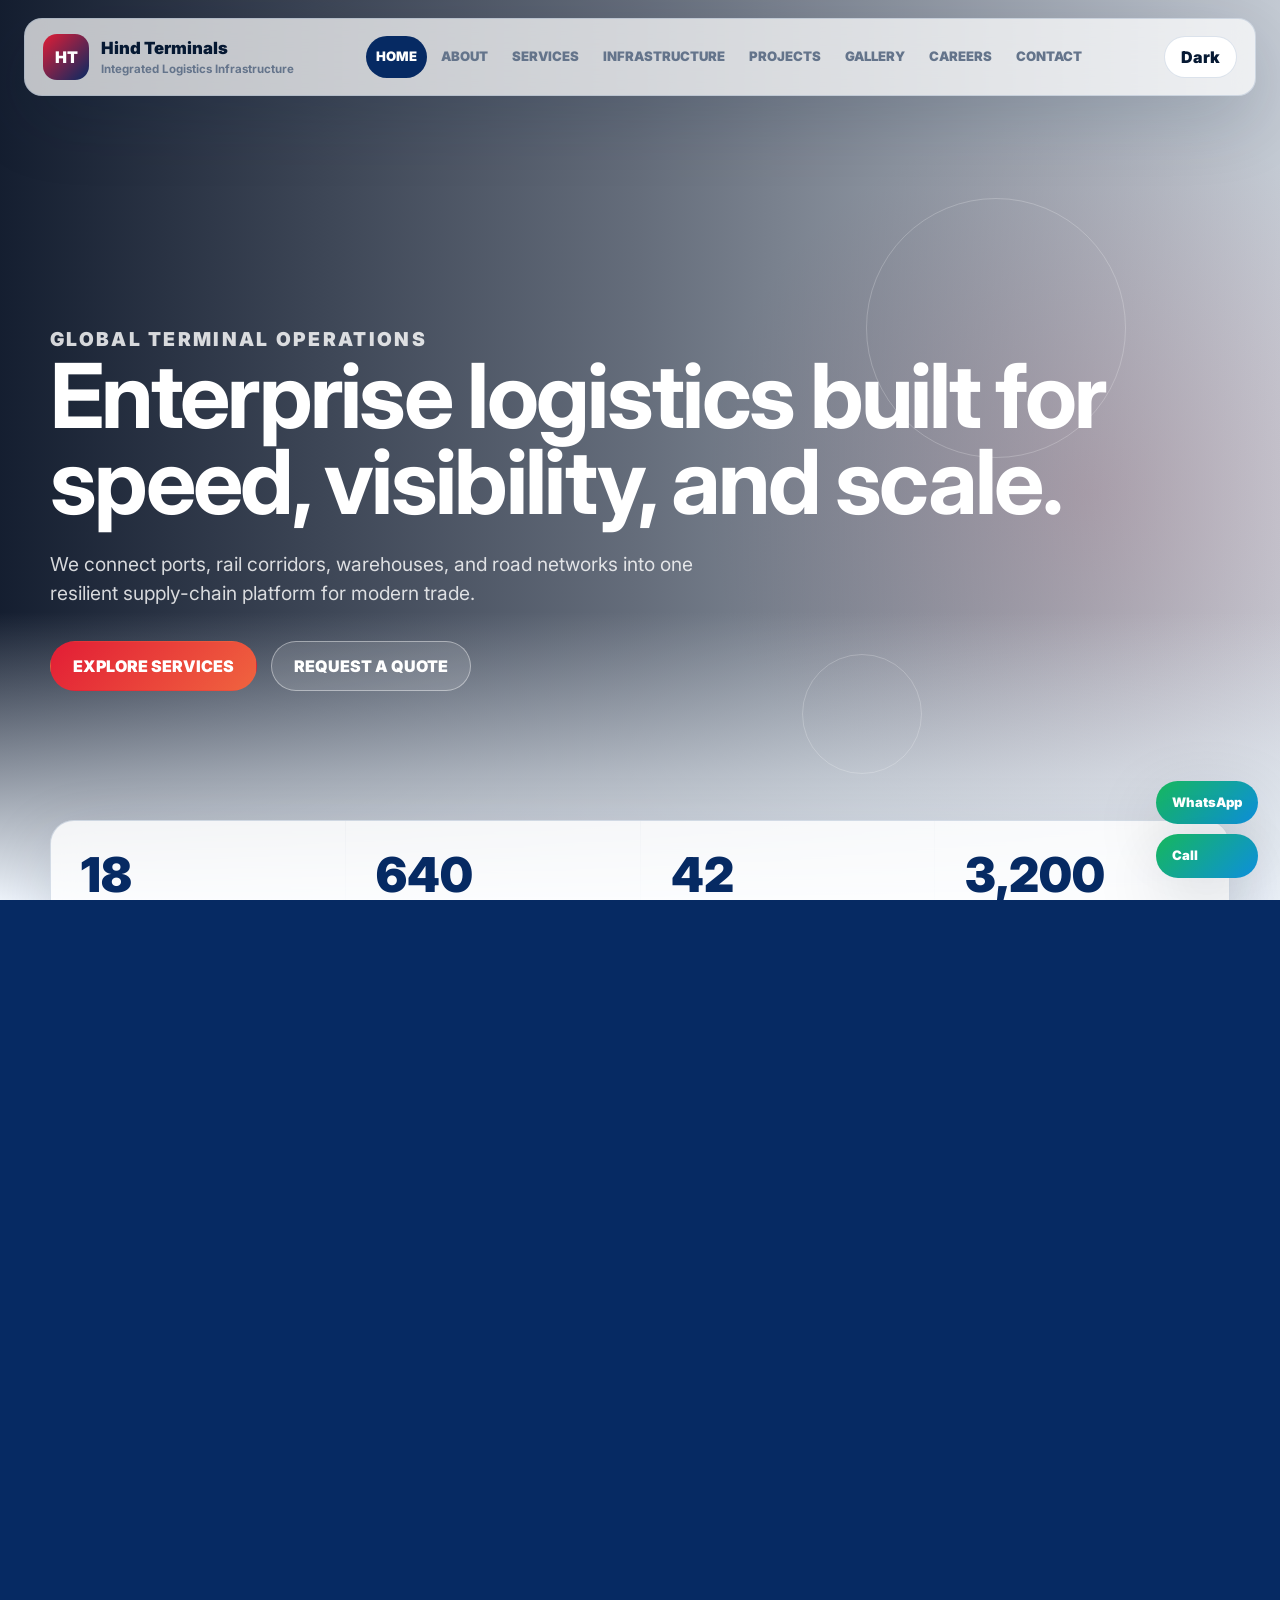
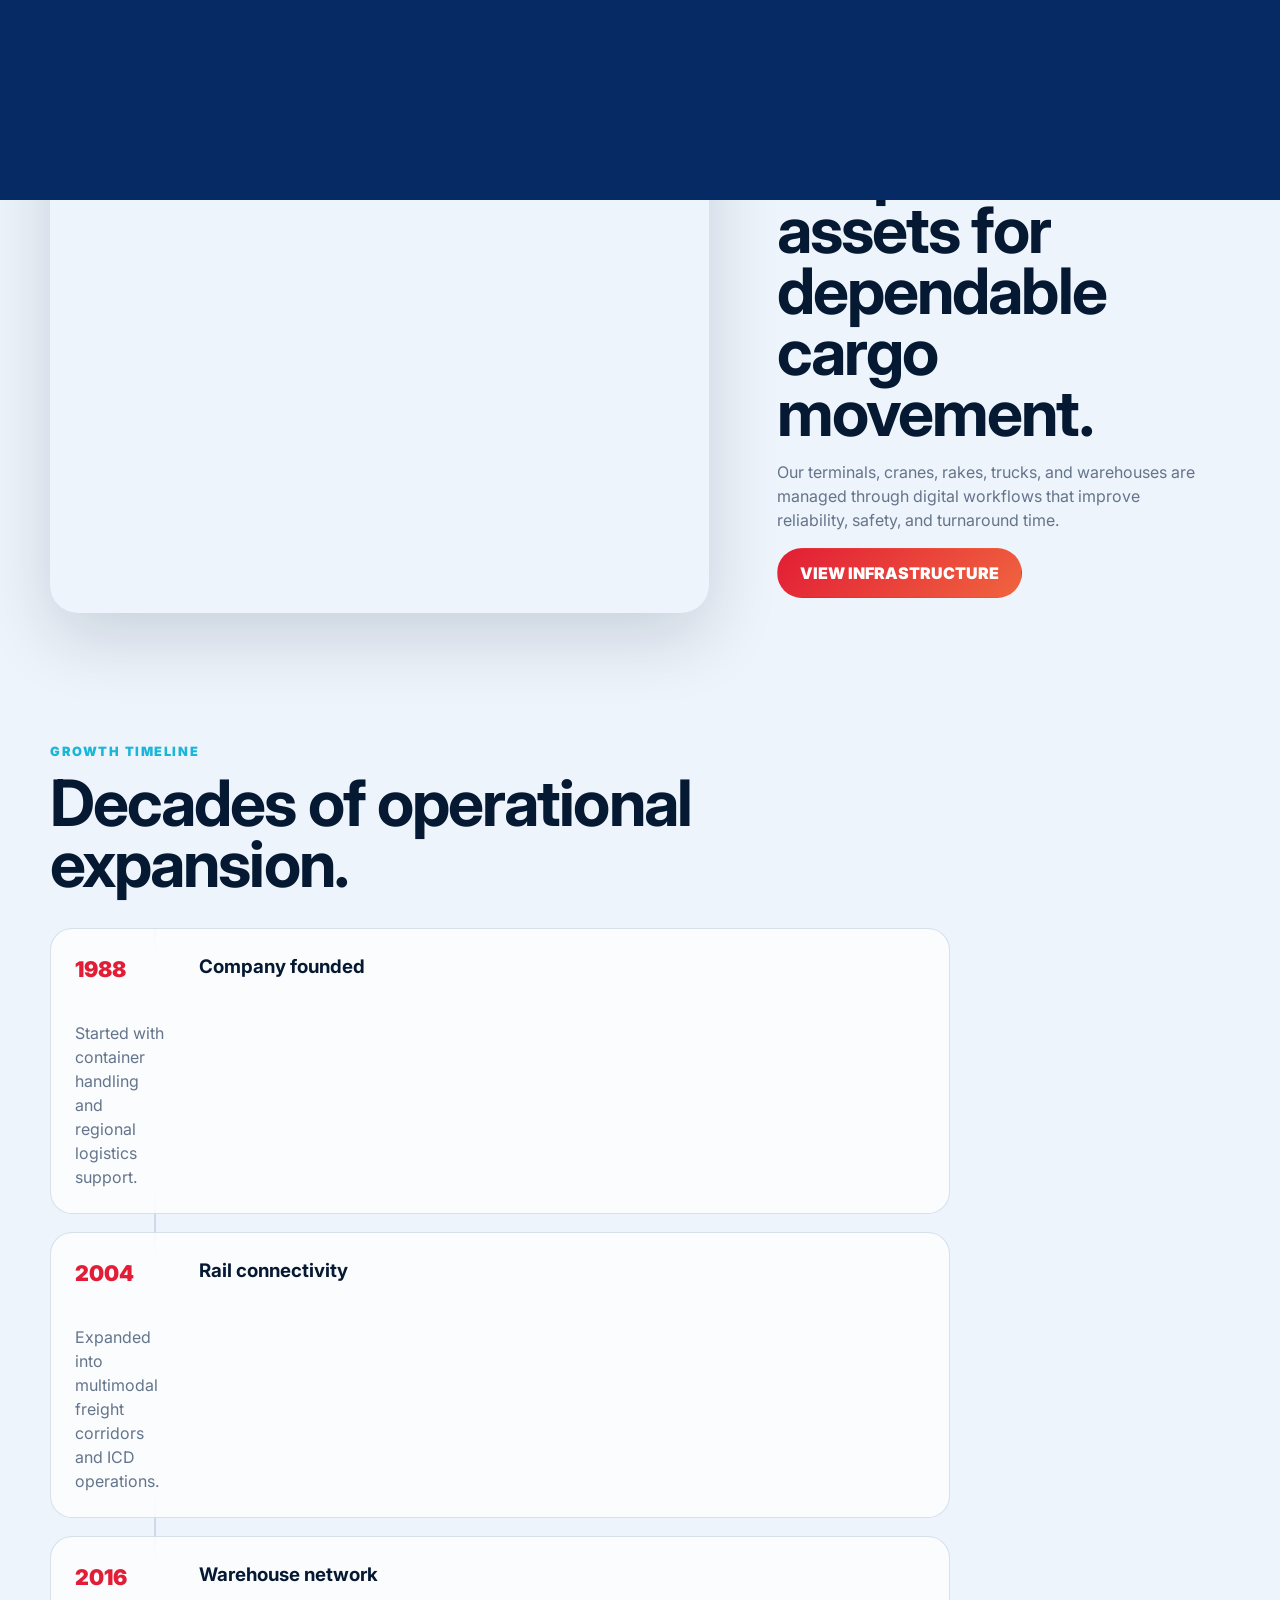
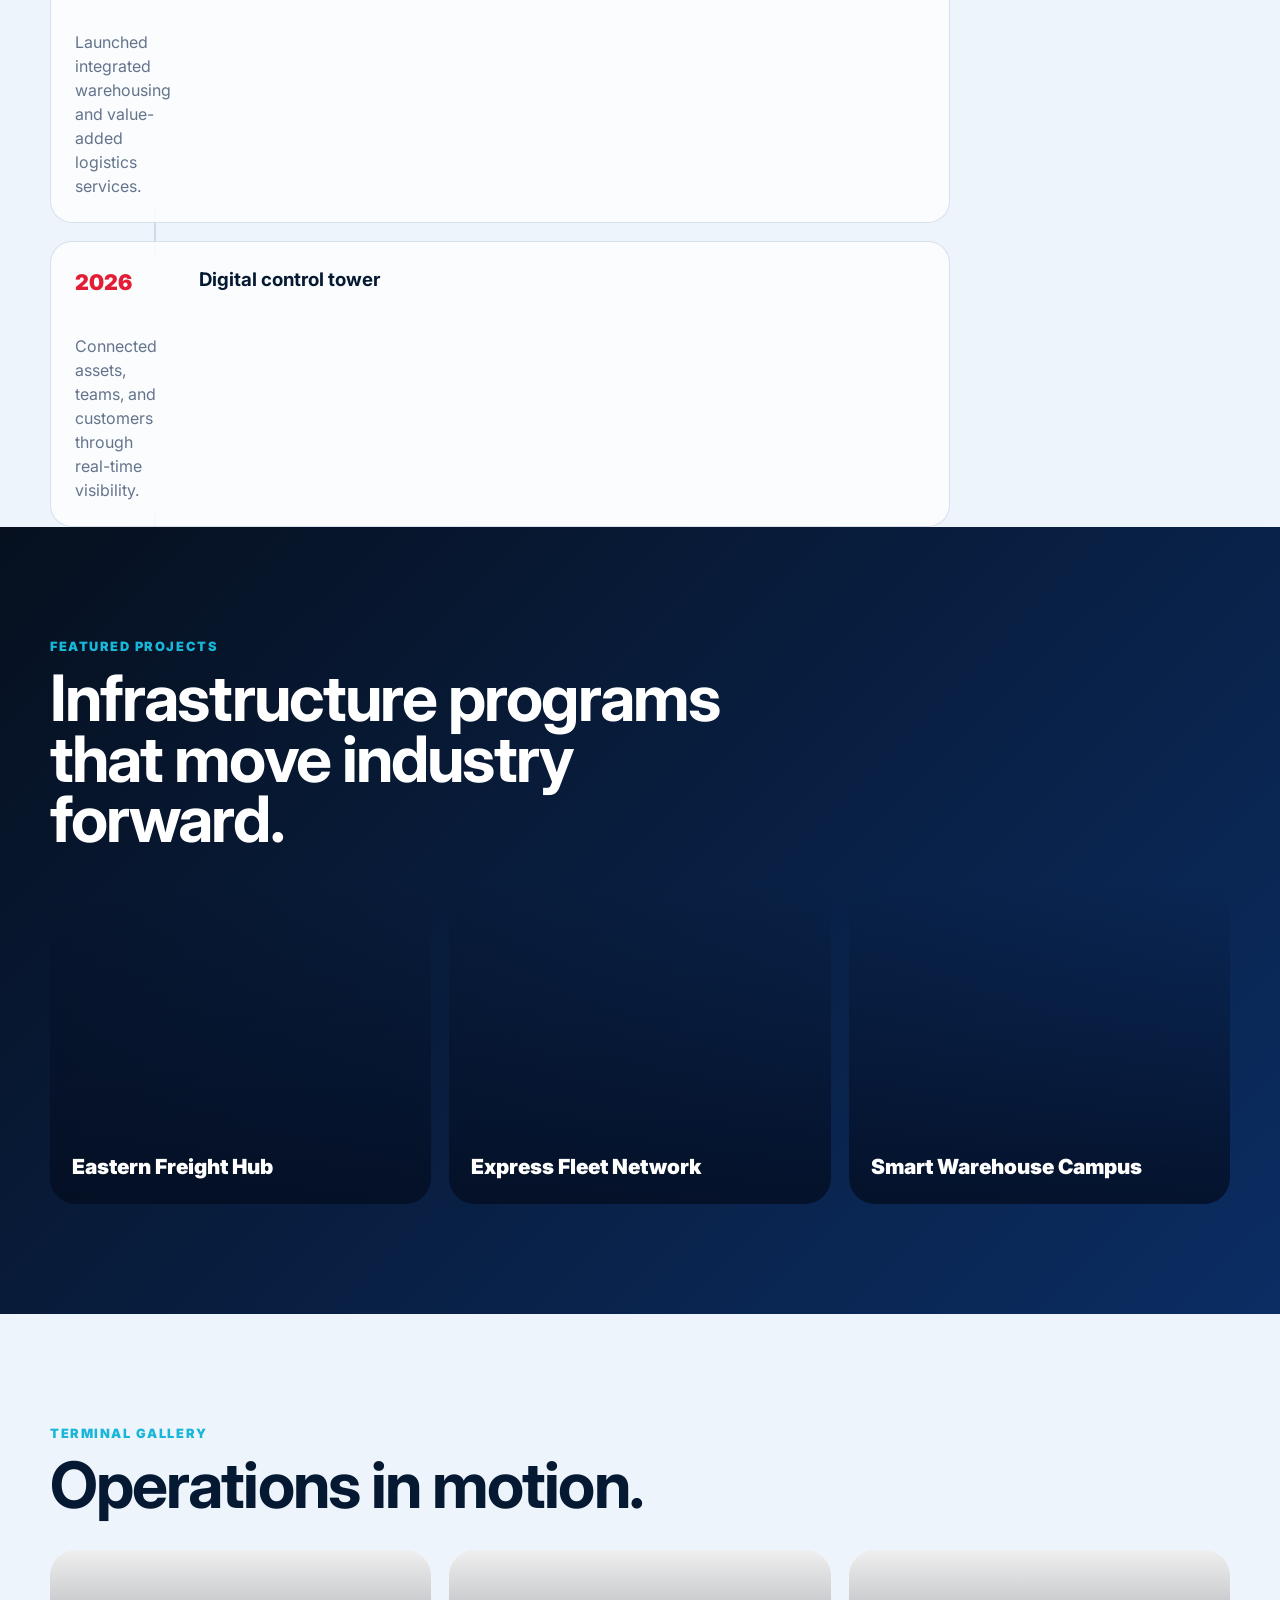
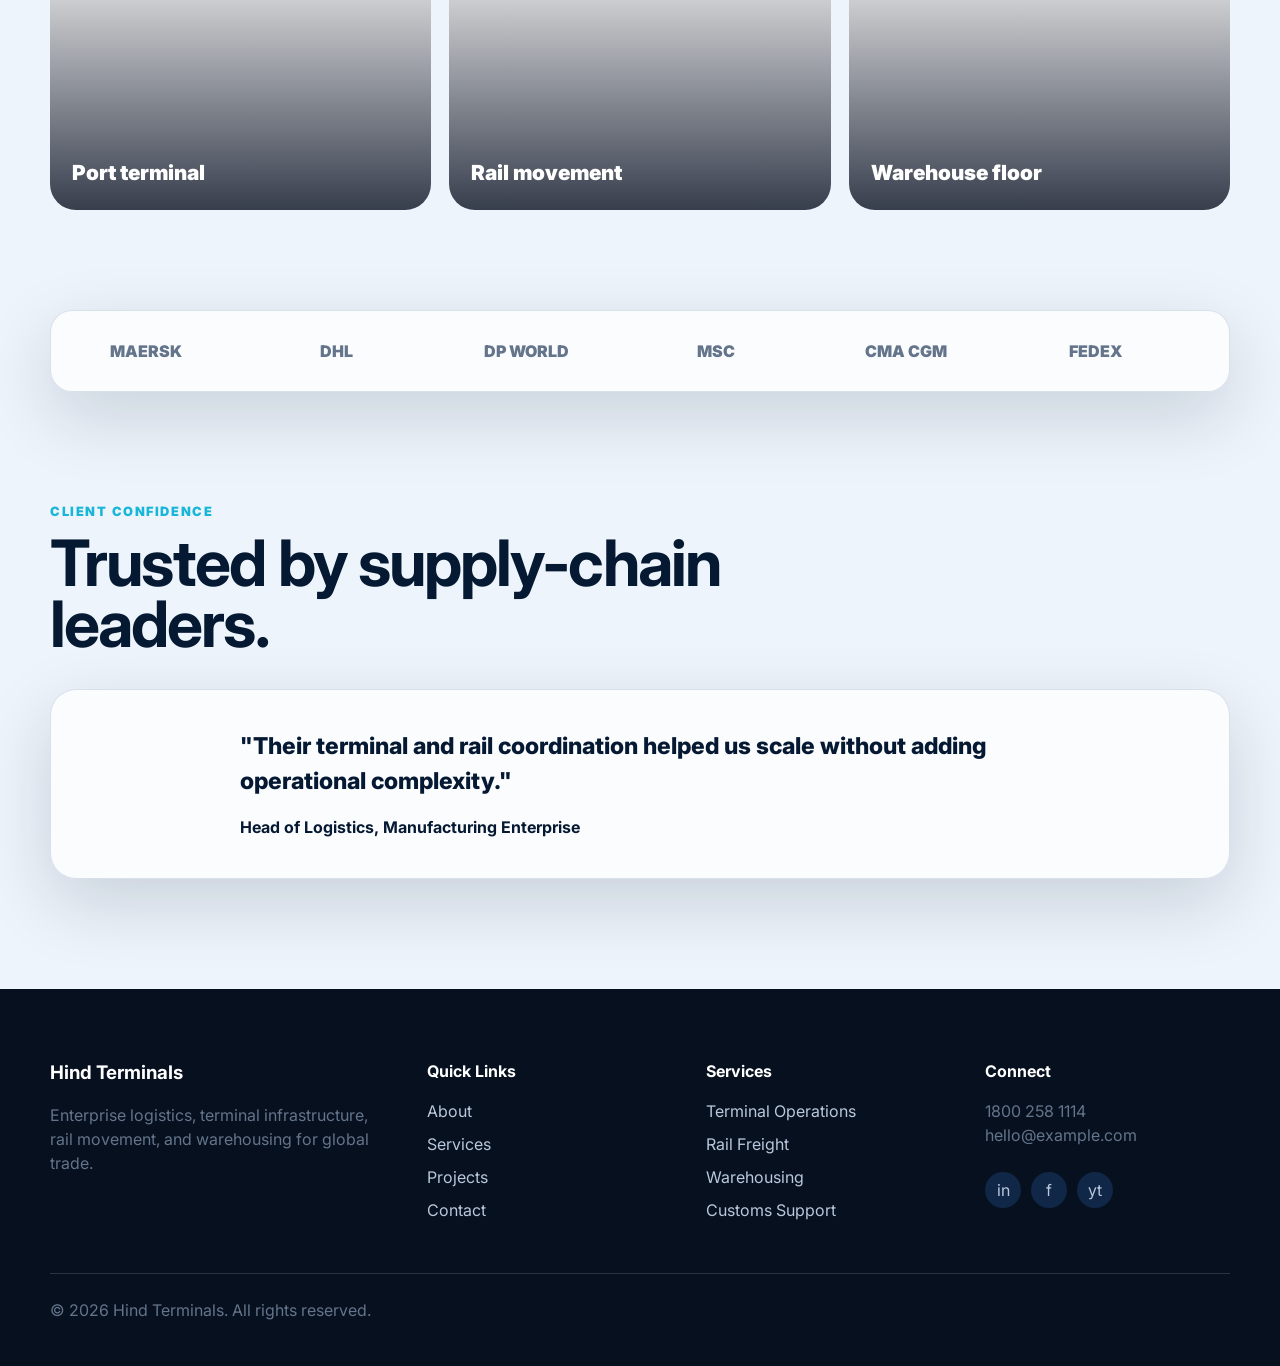
==== commit 9cf7a922: "Add files via upload" ====
--- a/index.html
+++ b/index.html
@@ -1,52 +1,172 @@
-<!DOCTYPE html>
+<!doctype html>
 <html lang="en">
-<head>
-<meta charset="UTF-8">
-<meta name="viewport" content="width=device-width, initial-scale=1.0">
-<title>Logistics Pro</title>
-<link rel="stylesheet" href="style.css">
-</head>
-<body>
-<header>
-<div class="topbar">Nationwide Presence | 1800 258 1114</div>
-<nav>
-<div class="logo">LOGISTICS PRO</div>
-<ul>
-<li>Home</li><li>Services</li><li>Infrastructure</li><li>About Us</li><li>Contact</li>
-</ul>
-<button>Request Quote</button>
-</nav>
-</header>
+  <head>
+    <meta charset="utf-8" />
+    <meta name="viewport" content="width=device-width, initial-scale=1" />
+    <meta name="description" content="Enterprise logistics, terminals, rail, warehousing, and infrastructure solutions." />
+    <title>Hind Terminals | Enterprise Logistics Infrastructure</title>
+    <link rel="preconnect" href="https://fonts.googleapis.com" />
+    <link rel="preconnect" href="https://fonts.gstatic.com" crossorigin />
+    <link href="https://fonts.googleapis.com/css2?family=Inter:wght@400;500;600;700;800;900&display=swap" rel="stylesheet" />
+    <link rel="stylesheet" href="styles.css" />
+  </head>
+  <body>
+    <div class="loader" data-loader><span></span><p>Loading logistics network</p></div>
+    <div class="page-transition" data-transition></div>
 
-<section class="hero">
-<div class="overlay">
-<h1>Delivering Value.<br>Powering Growth.</h1>
-<p>Leading integrated logistics and supply chain solutions provider.</p>
-<a href="#" class="btn">Our Services</a>
-</div>
-</section>
+    <header class="site-header glass">
+      <a class="brand" href="index.html" aria-label="Hind Terminals home">
+        <span class="brand-mark">HT</span>
+        <span><strong>Hind Terminals</strong><small>Integrated Logistics Infrastructure</small></span>
+      </a>
+      <button class="nav-toggle" type="button" aria-expanded="false" aria-controls="site-nav"><span></span><span></span><span></span></button>
+      <nav class="site-nav" id="site-nav">
+        <a class="active" href="index.html">Home</a>
+        <a href="about.html">About</a>
+        <a href="services.html">Services</a>
+        <a href="infrastructure.html">Infrastructure</a>
+        <a href="projects.html">Projects</a>
+        <a href="gallery.html">Gallery</a>
+        <a href="careers.html">Careers</a>
+        <a href="contact.html">Contact</a>
+      </nav>
+      <button class="theme-toggle" type="button" data-theme-toggle>Dark</button>
+    </header>
 
-<section class="stats">
-<div><h2>8+</h2><p>CFS Locations</p></div>
-<div><h2>5</h2><p>ICD Facilities</p></div>
-<div><h2>1M+</h2><p>Warehouse Capacity</p></div>
-<div><h2>20+</h2><p>Years Experience</p></div>
-</section>
+    <main>
+      <section class="hero hero-home">
+        <div class="hero-bg"></div>
+        <div class="motion-shape shape-one"></div>
+        <div class="motion-shape shape-two"></div>
+        <div class="hero-inner reveal">
+          <p class="eyebrow">Global terminal operations</p>
+          <h1>Enterprise logistics built for speed, visibility, and scale.</h1>
+          <p>
+            We connect ports, rail corridors, warehouses, and road networks into one resilient
+            supply-chain platform for modern trade.
+          </p>
+          <div class="hero-actions">
+            <a class="button primary" href="services.html">Explore Services</a>
+            <a class="button ghost" href="contact.html">Request a Quote</a>
+          </div>
+        </div>
+      </section>
 
-<section class="services">
-<h3>WHAT WE DO</h3>
-<h2>Our Services</h2>
-<div class="grid">
-<div class="card">Container Freight Stations</div>
-<div class="card">Rail Transportation</div>
-<div class="card">Warehousing Solutions</div>
-<div class="card">Transportation</div>
-<div class="card">Custom Clearance</div>
-<div class="card">E&M Services</div>
-</div>
-</section>
+      <section class="stats-band glass reveal" data-counter-section>
+        <article><strong data-counter data-target="18">0</strong><span>M tons cargo handled</span></article>
+        <article><strong data-counter data-target="640">0</strong><span>enterprise clients</span></article>
+        <article><strong data-counter data-target="42">0</strong><span>warehouses</span></article>
+        <article><strong data-counter data-target="3200">0</strong><span>km rail network</span></article>
+      </section>
 
-<footer>© 2026 Logistics Pro</footer>
-<script src="script.js"></script>
-</body>
-</html>+      <section class="section">
+        <div class="section-heading reveal">
+          <p class="eyebrow">Core capabilities</p>
+          <h2>Integrated logistics services for every cargo journey.</h2>
+        </div>
+        <div class="card-grid services-preview">
+          <a class="service-card reveal" href="services.html">
+            <span>01</span><h3>Terminal Operations</h3><p>High-throughput container handling with digital yard visibility.</p>
+          </a>
+          <a class="service-card reveal" href="services.html">
+            <span>02</span><h3>Rail Freight</h3><p>Scheduled multimodal rail movement across industrial corridors.</p>
+          </a>
+          <a class="service-card reveal" href="services.html">
+            <span>03</span><h3>Warehousing</h3><p>Grade-A storage, bonded facilities, and value-added services.</p>
+          </a>
+          <a class="service-card reveal" href="services.html">
+            <span>04</span><h3>Customs Support</h3><p>Documentation, compliance, and clearance support from specialists.</p>
+          </a>
+        </div>
+      </section>
+
+      <section class="section split-section">
+        <div class="split-image parallax reveal" style="background-image:url('https://images.unsplash.com/photo-1586528116311-ad8dd3c8310d?auto=format&fit=crop&w=1400&q=85')"></div>
+        <div class="split-copy reveal">
+          <p class="eyebrow">Fleet and infrastructure</p>
+          <h2>Purpose-built assets for dependable cargo movement.</h2>
+          <p>Our terminals, cranes, rakes, trucks, and warehouses are managed through digital workflows that improve reliability, safety, and turnaround time.</p>
+          <a class="button primary" href="infrastructure.html">View Infrastructure</a>
+        </div>
+      </section>
+
+      <section class="section">
+        <div class="section-heading reveal">
+          <p class="eyebrow">Growth timeline</p>
+          <h2>Decades of operational expansion.</h2>
+        </div>
+        <div class="timeline">
+          <article class="reveal"><time>1988</time><h3>Company founded</h3><p>Started with container handling and regional logistics support.</p></article>
+          <article class="reveal"><time>2004</time><h3>Rail connectivity</h3><p>Expanded into multimodal freight corridors and ICD operations.</p></article>
+          <article class="reveal"><time>2016</time><h3>Warehouse network</h3><p>Launched integrated warehousing and value-added logistics services.</p></article>
+          <article class="reveal"><time>2026</time><h3>Digital control tower</h3><p>Connected assets, teams, and customers through real-time visibility.</p></article>
+        </div>
+      </section>
+
+      <section class="section dark-section">
+        <div class="section-heading reveal">
+          <p class="eyebrow">Featured projects</p>
+          <h2>Infrastructure programs that move industry forward.</h2>
+        </div>
+        <div class="project-grid">
+          <a class="project-card reveal" href="projects.html" style="background-image:url('https://images.unsplash.com/photo-1578575437130-527eed3abbec?auto=format&fit=crop&w=1000&q=85')"><span>Eastern Freight Hub</span></a>
+          <a class="project-card reveal" href="projects.html" style="background-image:url('https://images.unsplash.com/photo-1601584115197-04ecc0da31d7?auto=format&fit=crop&w=1000&q=85')"><span>Express Fleet Network</span></a>
+          <a class="project-card reveal" href="projects.html" style="background-image:url('https://images.unsplash.com/photo-1566576912321-d58ddd7a6088?auto=format&fit=crop&w=1000&q=85')"><span>Smart Warehouse Campus</span></a>
+        </div>
+      </section>
+
+      <section class="section">
+        <div class="section-heading reveal">
+          <p class="eyebrow">Terminal gallery</p>
+          <h2>Operations in motion.</h2>
+        </div>
+        <div class="gallery-grid">
+          <button class="gallery-item reveal" data-lightbox="https://images.unsplash.com/photo-1494412685616-a5d310fbb07d?auto=format&fit=crop&w=1600&q=85" style="background-image:url('https://images.unsplash.com/photo-1494412685616-a5d310fbb07d?auto=format&fit=crop&w=700&q=85')"><span>Port terminal</span></button>
+          <button class="gallery-item reveal" data-lightbox="https://images.unsplash.com/photo-1501700493788-fa1a4fc9fe62?auto=format&fit=crop&w=1600&q=85" style="background-image:url('https://images.unsplash.com/photo-1501700493788-fa1a4fc9fe62?auto=format&fit=crop&w=700&q=85')"><span>Rail movement</span></button>
+          <button class="gallery-item reveal" data-lightbox="https://images.unsplash.com/photo-1565891741441-64926e441838?auto=format&fit=crop&w=1600&q=85" style="background-image:url('https://images.unsplash.com/photo-1565891741441-64926e441838?auto=format&fit=crop&w=700&q=85')"><span>Warehouse floor</span></button>
+        </div>
+      </section>
+
+      <section class="logo-slider glass reveal">
+        <div class="logo-track">
+          <span>Maersk</span><span>DHL</span><span>DP World</span><span>MSC</span><span>CMA CGM</span><span>FedEx</span>
+          <span>Maersk</span><span>DHL</span><span>DP World</span><span>MSC</span><span>CMA CGM</span><span>FedEx</span>
+        </div>
+      </section>
+
+      <section class="section testimonials">
+        <div class="section-heading reveal">
+          <p class="eyebrow">Client confidence</p>
+          <h2>Trusted by supply-chain leaders.</h2>
+        </div>
+        <div class="testimonial-slider reveal" data-testimonials>
+          <article class="active"><p>"Hind Terminals reduced our turnaround time and gave our team better shipment visibility."</p><strong>Director, Global Retail Group</strong></article>
+          <article><p>"Their terminal and rail coordination helped us scale without adding operational complexity."</p><strong>Head of Logistics, Manufacturing Enterprise</strong></article>
+          <article><p>"A reliable partner for critical cargo movement across regions."</p><strong>COO, Industrial Materials Company</strong></article>
+        </div>
+      </section>
+    </main>
+
+    <div class="floating-contact">
+      <a href="https://wa.me/18002581114">WhatsApp</a>
+      <a href="tel:18002581114">Call</a>
+    </div>
+
+    <div class="lightbox" data-lightbox-modal>
+      <button type="button" data-lightbox-close>Close</button>
+      <img src="" alt="Expanded logistics gallery view" />
+    </div>
+
+    <footer class="footer">
+      <div class="footer-grid">
+        <div><h3>Hind Terminals</h3><p>Enterprise logistics, terminal infrastructure, rail movement, and warehousing for global trade.</p></div>
+        <div><h4>Quick Links</h4><a href="about.html">About</a><a href="services.html">Services</a><a href="projects.html">Projects</a><a href="contact.html">Contact</a></div>
+        <div><h4>Services</h4><a href="services.html">Terminal Operations</a><a href="services.html">Rail Freight</a><a href="services.html">Warehousing</a><a href="services.html">Customs Support</a></div>
+        <div><h4>Connect</h4><p>1800 258 1114<br />hello@example.com</p><div class="socials"><a href="#">in</a><a href="#">f</a><a href="#">yt</a></div></div>
+      </div>
+      <p class="copyright">&copy; <span data-year></span> Hind Terminals. All rights reserved.</p>
+    </footer>
+
+    <script src="script.js"></script>
+  </body>
+</html>
--- a/styles.css
+++ b/styles.css
@@ -0,0 +1,458 @@
+:root {
+  --bg: #eef4fb;
+  --surface: #ffffff;
+  --glass: rgba(255, 255, 255, 0.72);
+  --ink: #061933;
+  --muted: #64748b;
+  --line: rgba(126, 151, 184, 0.28);
+  --navy: #062a63;
+  --cyan: #18b6d9;
+  --red: #e21d35;
+  --shadow: 0 24px 70px rgba(6, 25, 51, 0.16);
+}
+
+[data-theme="dark"] {
+  --bg: #06101f;
+  --surface: #0b1930;
+  --glass: rgba(11, 25, 48, 0.72);
+  --ink: #f7fbff;
+  --muted: #a7b4c8;
+  --line: rgba(173, 199, 230, 0.18);
+  --shadow: 0 24px 70px rgba(0, 0, 0, 0.38);
+}
+
+* { box-sizing: border-box; }
+html { scroll-behavior: smooth; }
+body {
+  margin: 0;
+  background:
+    radial-gradient(circle at 15% 20%, rgba(24, 182, 217, 0.16), transparent 28rem),
+    radial-gradient(circle at 85% 8%, rgba(226, 29, 53, 0.12), transparent 24rem),
+    var(--bg);
+  color: var(--ink);
+  font-family: Inter, system-ui, -apple-system, BlinkMacSystemFont, "Segoe UI", sans-serif;
+  line-height: 1.5;
+  overflow-x: hidden;
+}
+a { color: inherit; text-decoration: none; }
+button, input, textarea { font: inherit; }
+button { cursor: pointer; }
+input, textarea {
+  width: 100%;
+  margin-top: 8px;
+  padding: 14px 15px;
+  color: var(--ink);
+  background: var(--surface);
+  border: 1px solid var(--line);
+  border-radius: 14px;
+}
+textarea { resize: vertical; }
+input:focus, textarea:focus {
+  border-color: var(--cyan);
+  outline: 3px solid rgba(24, 182, 217, .18);
+}
+
+.loader {
+  position: fixed;
+  inset: 0;
+  z-index: 999;
+  display: grid;
+  place-items: center;
+  gap: 16px;
+  align-content: center;
+  color: #fff;
+  background: #06101f;
+  transition: opacity 450ms ease, visibility 450ms ease;
+}
+.loader.is-hidden { opacity: 0; visibility: hidden; }
+.loader span {
+  width: 64px;
+  height: 64px;
+  border: 4px solid rgba(255,255,255,.2);
+  border-top-color: var(--cyan);
+  border-radius: 999px;
+  animation: spin 900ms linear infinite;
+}
+.loader p { margin: 0; font-weight: 800; letter-spacing: .04em; text-transform: uppercase; }
+@keyframes spin { to { transform: rotate(360deg); } }
+
+.page-transition {
+  position: fixed;
+  inset: 0;
+  z-index: 998;
+  pointer-events: none;
+  background: var(--navy);
+  transform: translateY(100%);
+  transition: transform 450ms ease;
+}
+.page-transition.is-active { transform: translateY(0); }
+
+.glass {
+  background: var(--glass);
+  border: 1px solid var(--line);
+  box-shadow: var(--shadow);
+  backdrop-filter: blur(18px);
+}
+
+.site-header {
+  position: fixed;
+  top: 18px;
+  right: 24px;
+  left: 24px;
+  z-index: 80;
+  display: flex;
+  align-items: center;
+  gap: 22px;
+  min-height: 78px;
+  padding: 12px 18px;
+  border-radius: 18px;
+}
+.brand { display: flex; align-items: center; gap: 12px; min-width: 230px; }
+.brand-mark {
+  display: grid;
+  place-items: center;
+  width: 46px;
+  height: 46px;
+  color: #fff;
+  background: linear-gradient(135deg, var(--red), var(--navy));
+  border-radius: 14px;
+  font-weight: 900;
+}
+.brand strong, .brand small { display: block; }
+.brand strong { font-size: 1.05rem; font-weight: 900; }
+.brand small { color: var(--muted); font-size: .72rem; font-weight: 700; }
+.site-nav { display: flex; justify-content: center; flex: 1; gap: 4px; }
+.site-nav a {
+  padding: 11px 10px;
+  border-radius: 999px;
+  color: var(--muted);
+  font-size: .82rem;
+  font-weight: 900;
+  text-transform: uppercase;
+}
+.site-nav a:hover, .site-nav a.active { color: #fff; background: var(--navy); }
+.theme-toggle, .nav-toggle {
+  border: 1px solid var(--line);
+  color: var(--ink);
+  background: var(--surface);
+  border-radius: 999px;
+  font-weight: 900;
+}
+.theme-toggle { min-height: 42px; padding: 0 16px; }
+.nav-toggle { display: none; width: 44px; height: 44px; }
+.nav-toggle span { display: block; width: 20px; height: 2px; margin: 5px auto; background: var(--ink); }
+
+.hero {
+  position: relative;
+  min-height: 100vh;
+  display: grid;
+  align-items: center;
+  overflow: hidden;
+  color: #fff;
+}
+.hero-bg {
+  position: absolute;
+  inset: 0;
+  z-index: -2;
+  background:
+    linear-gradient(90deg, rgba(2, 12, 31, .92), rgba(2, 12, 31, .58), rgba(2, 12, 31, .18)),
+    url("https://images.unsplash.com/photo-1494412685616-a5d310fbb07d?auto=format&fit=crop&w=2100&q=85");
+  background-position: center;
+  background-size: cover;
+  animation: heroZoom 16s ease-in-out infinite alternate;
+}
+.hero::after {
+  position: absolute;
+  inset: 0;
+  z-index: -1;
+  background: linear-gradient(180deg, transparent 68%, var(--bg));
+  content: "";
+}
+@keyframes heroZoom { from { transform: scale(1); } to { transform: scale(1.08); } }
+.motion-shape {
+  position: absolute;
+  width: 260px;
+  height: 260px;
+  border: 1px solid rgba(255,255,255,.22);
+  border-radius: 999px;
+  animation: drift 9s ease-in-out infinite alternate;
+}
+.shape-one { right: 12%; top: 22%; }
+.shape-two { right: 28%; bottom: 14%; width: 120px; height: 120px; animation-delay: 1.4s; }
+@keyframes drift { to { transform: translate3d(18px, -24px, 0) rotate(12deg); } }
+
+.hero-inner, .section, .stats-band, .logo-slider, .footer-grid, .copyright {
+  width: min(1180px, calc(100% - 40px));
+  margin-inline: auto;
+}
+.hero-inner { padding-top: 90px; }
+.eyebrow {
+  margin: 0 0 12px;
+  color: var(--cyan);
+  font-size: .8rem;
+  font-weight: 900;
+  letter-spacing: .12em;
+  text-transform: uppercase;
+}
+.hero h1, .section h2, .page-hero h1 {
+  margin: 0;
+  font-size: clamp(2.8rem, 7vw, 6.8rem);
+  line-height: .95;
+  letter-spacing: -.03em;
+}
+.hero p { max-width: 710px; margin: 26px 0 0; color: rgba(255,255,255,.82); font-size: 1.2rem; }
+.hero-actions { display: flex; flex-wrap: wrap; gap: 14px; margin-top: 34px; }
+.button {
+  display: inline-flex;
+  align-items: center;
+  justify-content: center;
+  min-height: 50px;
+  padding: 0 22px;
+  border: 1px solid transparent;
+  border-radius: 999px;
+  font-weight: 900;
+  text-transform: uppercase;
+  transition: transform 180ms ease, box-shadow 180ms ease, background 180ms ease;
+}
+.button:hover, .service-card:hover, .project-card:hover, .gallery-item:hover, .info-card:hover {
+  transform: translateY(-6px);
+  box-shadow: 0 26px 70px rgba(6, 25, 51, .22);
+}
+.button.primary { color: #fff; background: linear-gradient(135deg, var(--red), #f0643f); }
+.button.ghost { color: #fff; border-color: rgba(255,255,255,.42); background: rgba(255,255,255,.12); }
+
+.stats-band {
+  position: relative;
+  z-index: 5;
+  display: grid;
+  grid-template-columns: repeat(4, 1fr);
+  gap: 1px;
+  margin-top: -80px;
+  overflow: hidden;
+  border-radius: 24px;
+}
+.stats-band article { padding: 30px; background: rgba(255,255,255,.36); }
+.stats-band strong { display: block; color: var(--navy); font-size: 3rem; font-weight: 900; line-height: 1; }
+[data-theme="dark"] .stats-band strong { color: var(--cyan); }
+.stats-band span { color: var(--muted); font-weight: 800; text-transform: uppercase; }
+
+.section { padding: 110px 0 0; }
+.section-heading { max-width: 760px; margin-bottom: 34px; }
+.section h2, .page-hero h1 { color: var(--ink); font-size: clamp(2.1rem, 5vw, 4.5rem); }
+.card-grid, .project-grid, .gallery-grid, .team-grid {
+  display: grid;
+  grid-template-columns: repeat(4, 1fr);
+  gap: 18px;
+}
+.service-card, .info-card {
+  min-height: 240px;
+  padding: 26px;
+  background: var(--glass);
+  border: 1px solid var(--line);
+  border-radius: 24px;
+  box-shadow: 0 12px 36px rgba(6, 25, 51, .08);
+  backdrop-filter: blur(18px);
+  transition: transform 180ms ease, box-shadow 180ms ease;
+}
+.service-card span { color: var(--cyan); font-weight: 900; }
+.service-card h3, .info-card h3 { margin: 42px 0 10px; color: var(--ink); font-size: 1.2rem; }
+.service-card p, .info-card p, .split-copy p, .timeline p, .footer p { color: var(--muted); }
+
+.split-section { display: grid; grid-template-columns: 1.15fr .85fr; gap: 34px; align-items: center; }
+.split-image {
+  min-height: 520px;
+  background-position: center;
+  background-size: cover;
+  border-radius: 28px;
+  box-shadow: var(--shadow);
+}
+.parallax { background-attachment: fixed; }
+.split-copy { padding: 34px; }
+
+.timeline { position: relative; display: grid; gap: 18px; max-width: 900px; }
+.timeline::before { position: absolute; top: 0; bottom: 0; left: 104px; width: 2px; background: var(--line); content: ""; }
+.timeline article {
+  position: relative;
+  display: grid;
+  grid-template-columns: 90px 1fr;
+  gap: 34px;
+  padding: 24px;
+  background: var(--glass);
+  border: 1px solid var(--line);
+  border-radius: 22px;
+  backdrop-filter: blur(16px);
+}
+.timeline time { color: var(--red); font-size: 1.35rem; font-weight: 900; }
+.timeline h3 { margin: 0 0 6px; }
+.timeline p { margin: 0; }
+
+.dark-section {
+  width: 100%;
+  max-width: none;
+  padding: 110px max(20px, calc((100vw - 1180px) / 2));
+  background: linear-gradient(135deg, #06101f, #0b2d63);
+}
+.dark-section h2 { color: #fff; }
+.project-grid { grid-template-columns: repeat(3, 1fr); }
+.project-card, .gallery-item {
+  position: relative;
+  min-height: 320px;
+  overflow: hidden;
+  background-position: center;
+  background-size: cover;
+  border: 0;
+  border-radius: 26px;
+  color: #fff;
+  transition: transform 180ms ease, box-shadow 180ms ease;
+}
+.project-card::before, .gallery-item::before {
+  position: absolute;
+  inset: 0;
+  background: linear-gradient(180deg, transparent, rgba(3,12,31,.78));
+  content: "";
+}
+.project-card span, .gallery-item span {
+  position: absolute;
+  right: 22px;
+  bottom: 22px;
+  left: 22px;
+  font-size: 1.3rem;
+  font-weight: 900;
+  text-align: left;
+}
+.gallery-grid { grid-template-columns: repeat(3, 1fr); }
+.gallery-item { min-height: 260px; }
+
+.logo-slider {
+  margin-top: 100px;
+  overflow: hidden;
+  border-radius: 22px;
+}
+.logo-track {
+  display: flex;
+  width: max-content;
+  animation: logos 22s linear infinite;
+}
+.logo-track span {
+  min-width: 190px;
+  padding: 28px;
+  color: var(--muted);
+  font-weight: 900;
+  text-align: center;
+  text-transform: uppercase;
+}
+@keyframes logos { to { transform: translateX(-50%); } }
+
+.testimonial-slider {
+  position: relative;
+  min-height: 190px;
+  overflow: hidden;
+  background: var(--glass);
+  border: 1px solid var(--line);
+  border-radius: 26px;
+  box-shadow: var(--shadow);
+  backdrop-filter: blur(18px);
+}
+.testimonial-slider article {
+  position: absolute;
+  inset: 0;
+  display: grid;
+  place-content: center;
+  padding: 34px;
+  opacity: 0;
+  transform: translateX(40px);
+  transition: opacity 500ms ease, transform 500ms ease;
+}
+.testimonial-slider article.active { opacity: 1; transform: translateX(0); }
+.testimonial-slider p { max-width: 800px; margin: 0 0 16px; font-size: 1.45rem; font-weight: 800; }
+
+.page-hero {
+  padding: 180px 0 80px;
+  background:
+    linear-gradient(135deg, rgba(6,42,99,.92), rgba(6,16,31,.78)),
+    var(--page-image, url("https://images.unsplash.com/photo-1494412685616-a5d310fbb07d?auto=format&fit=crop&w=1800&q=85"));
+  background-position: center;
+  background-size: cover;
+  color: #fff;
+}
+.page-hero > div { width: min(1180px, calc(100% - 40px)); margin-inline: auto; }
+.page-hero h1 { color: #fff; max-width: 900px; }
+.page-hero p { max-width: 680px; color: rgba(255,255,255,.78); font-size: 1.15rem; }
+
+.footer {
+  margin-top: 110px;
+  padding: 70px 0 28px;
+  color: #fff;
+  background: #06101f;
+}
+.footer-grid {
+  display: grid;
+  grid-template-columns: 1.4fr 1fr 1fr 1fr;
+  gap: 34px;
+}
+.footer h3, .footer h4 { margin: 0 0 16px; }
+.footer a { display: block; margin: 9px 0; color: #b9c8dc; }
+.socials { display: flex; gap: 10px; }
+.socials a { display: grid; place-items: center; width: 36px; height: 36px; background: #102747; border-radius: 999px; }
+.copyright { margin-top: 42px; padding-top: 24px; border-top: 1px solid rgba(255,255,255,.14); color: #8fa2bb; }
+
+.floating-contact {
+  position: fixed;
+  right: 22px;
+  bottom: 22px;
+  z-index: 70;
+  display: grid;
+  gap: 10px;
+}
+.floating-contact a {
+  padding: 12px 16px;
+  color: #fff;
+  background: linear-gradient(135deg, #16b75c, #0d8fdd);
+  border-radius: 999px;
+  box-shadow: var(--shadow);
+  font-size: .82rem;
+  font-weight: 900;
+}
+
+.lightbox {
+  position: fixed;
+  inset: 0;
+  z-index: 120;
+  display: none;
+  place-items: center;
+  padding: 30px;
+  background: rgba(0,0,0,.82);
+}
+.lightbox.is-open { display: grid; }
+.lightbox img { max-width: min(1100px, 92vw); max-height: 78vh; border-radius: 18px; }
+.lightbox button { position: absolute; top: 24px; right: 24px; padding: 12px 16px; border: 0; border-radius: 999px; font-weight: 900; }
+
+.reveal { opacity: 0; transform: translateY(34px); transition: opacity 700ms ease, transform 700ms ease; }
+.reveal.is-visible { opacity: 1; transform: translateY(0); }
+
+@media (max-width: 1040px) {
+  .site-header { flex-wrap: wrap; }
+  .nav-toggle { display: block; margin-left: auto; }
+  .site-nav { display: none; order: 5; width: 100%; flex-direction: column; align-items: stretch; }
+  .site-nav.is-open { display: flex; }
+  .site-nav a { border-radius: 14px; }
+  .card-grid, .service-grid, .stats-band, .footer-grid { grid-template-columns: repeat(2, 1fr); }
+  .split-section, .footer-grid { grid-template-columns: 1fr; }
+  .parallax { background-attachment: scroll; }
+}
+
+@media (max-width: 720px) {
+  .site-header { top: 10px; right: 10px; left: 10px; }
+  .brand { min-width: 0; }
+  .brand small { display: none; }
+  .theme-toggle { padding: 0 12px; }
+  .hero h1, .page-hero h1 { font-size: 3rem; }
+  .hero-inner, .section, .stats-band, .logo-slider, .footer-grid, .copyright { width: min(100% - 28px, 1180px); }
+  .stats-band, .card-grid, .project-grid, .gallery-grid, .team-grid { grid-template-columns: 1fr; }
+  .stats-band { margin-top: -36px; }
+  .section { padding-top: 76px; }
+  .split-image { min-height: 300px; }
+  .timeline::before { display: none; }
+  .timeline article { grid-template-columns: 1fr; gap: 8px; }
+  .floating-contact { right: 12px; bottom: 12px; }
+}
